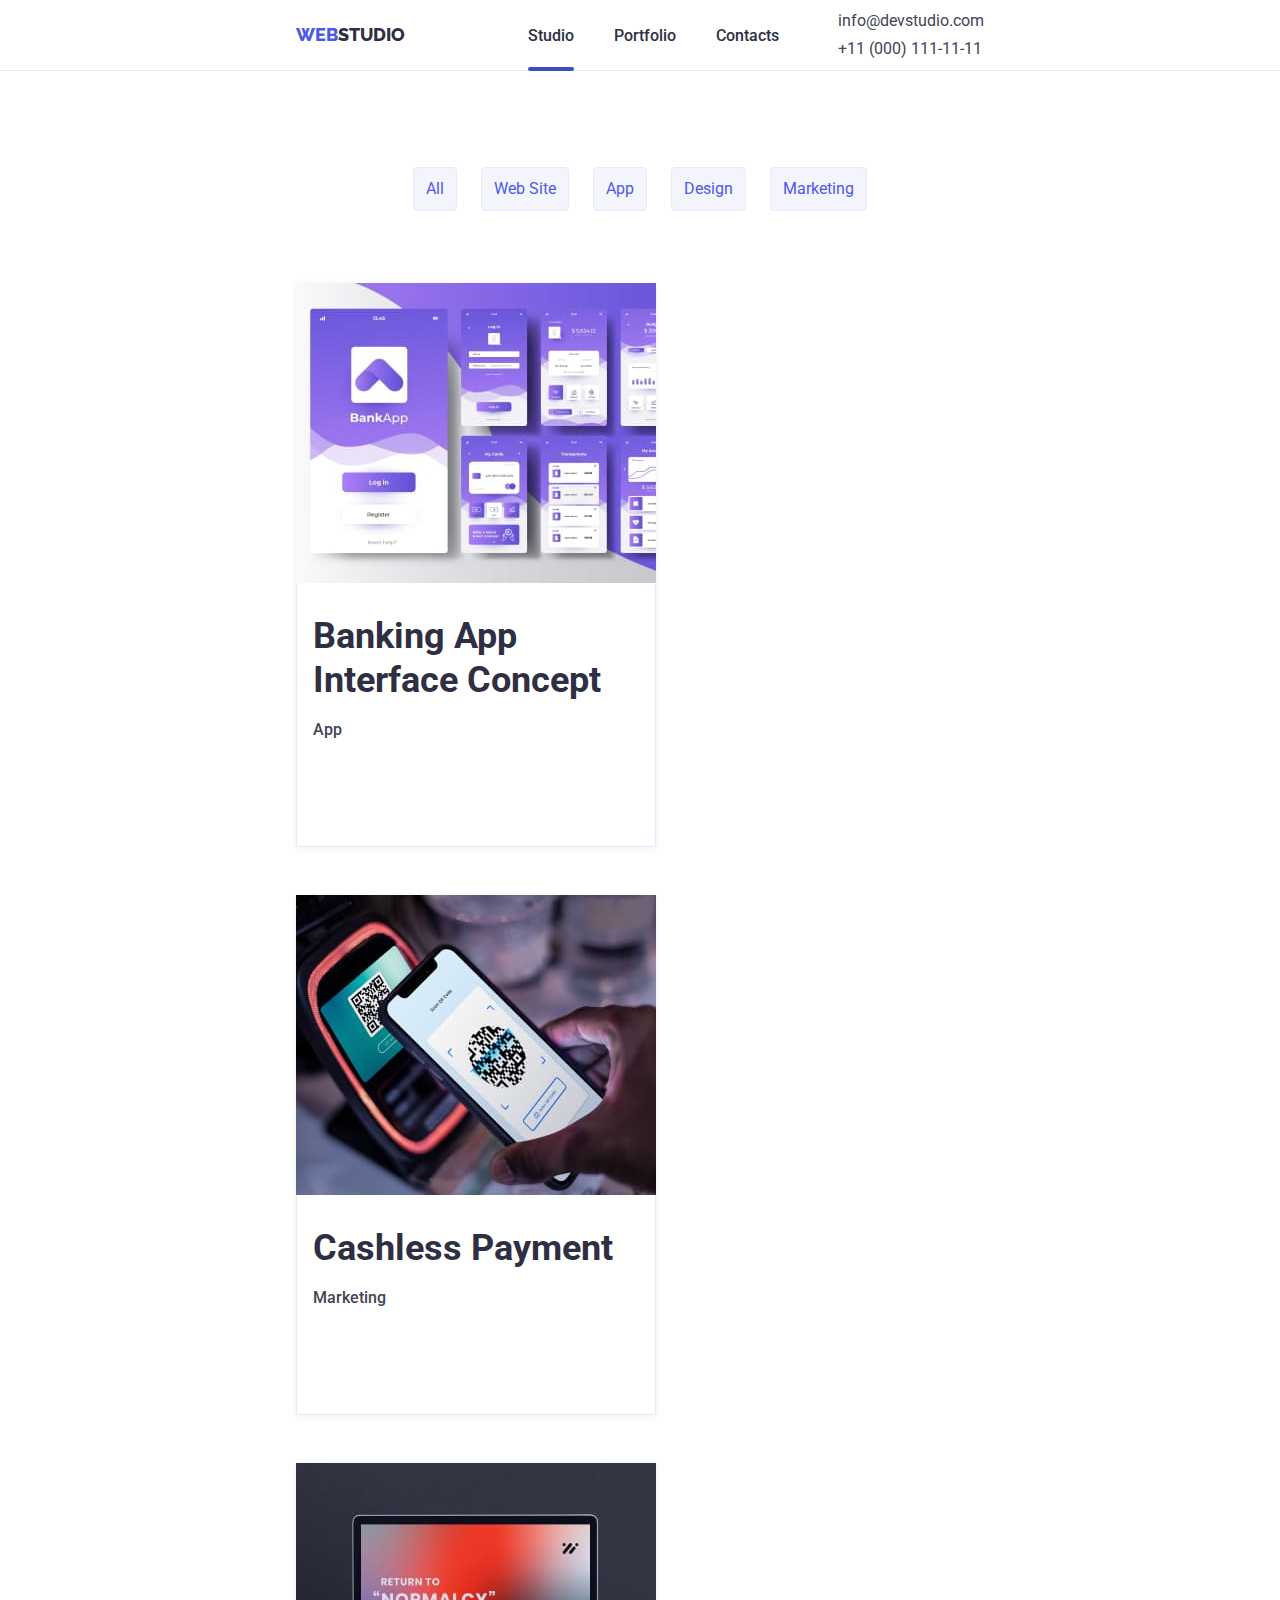
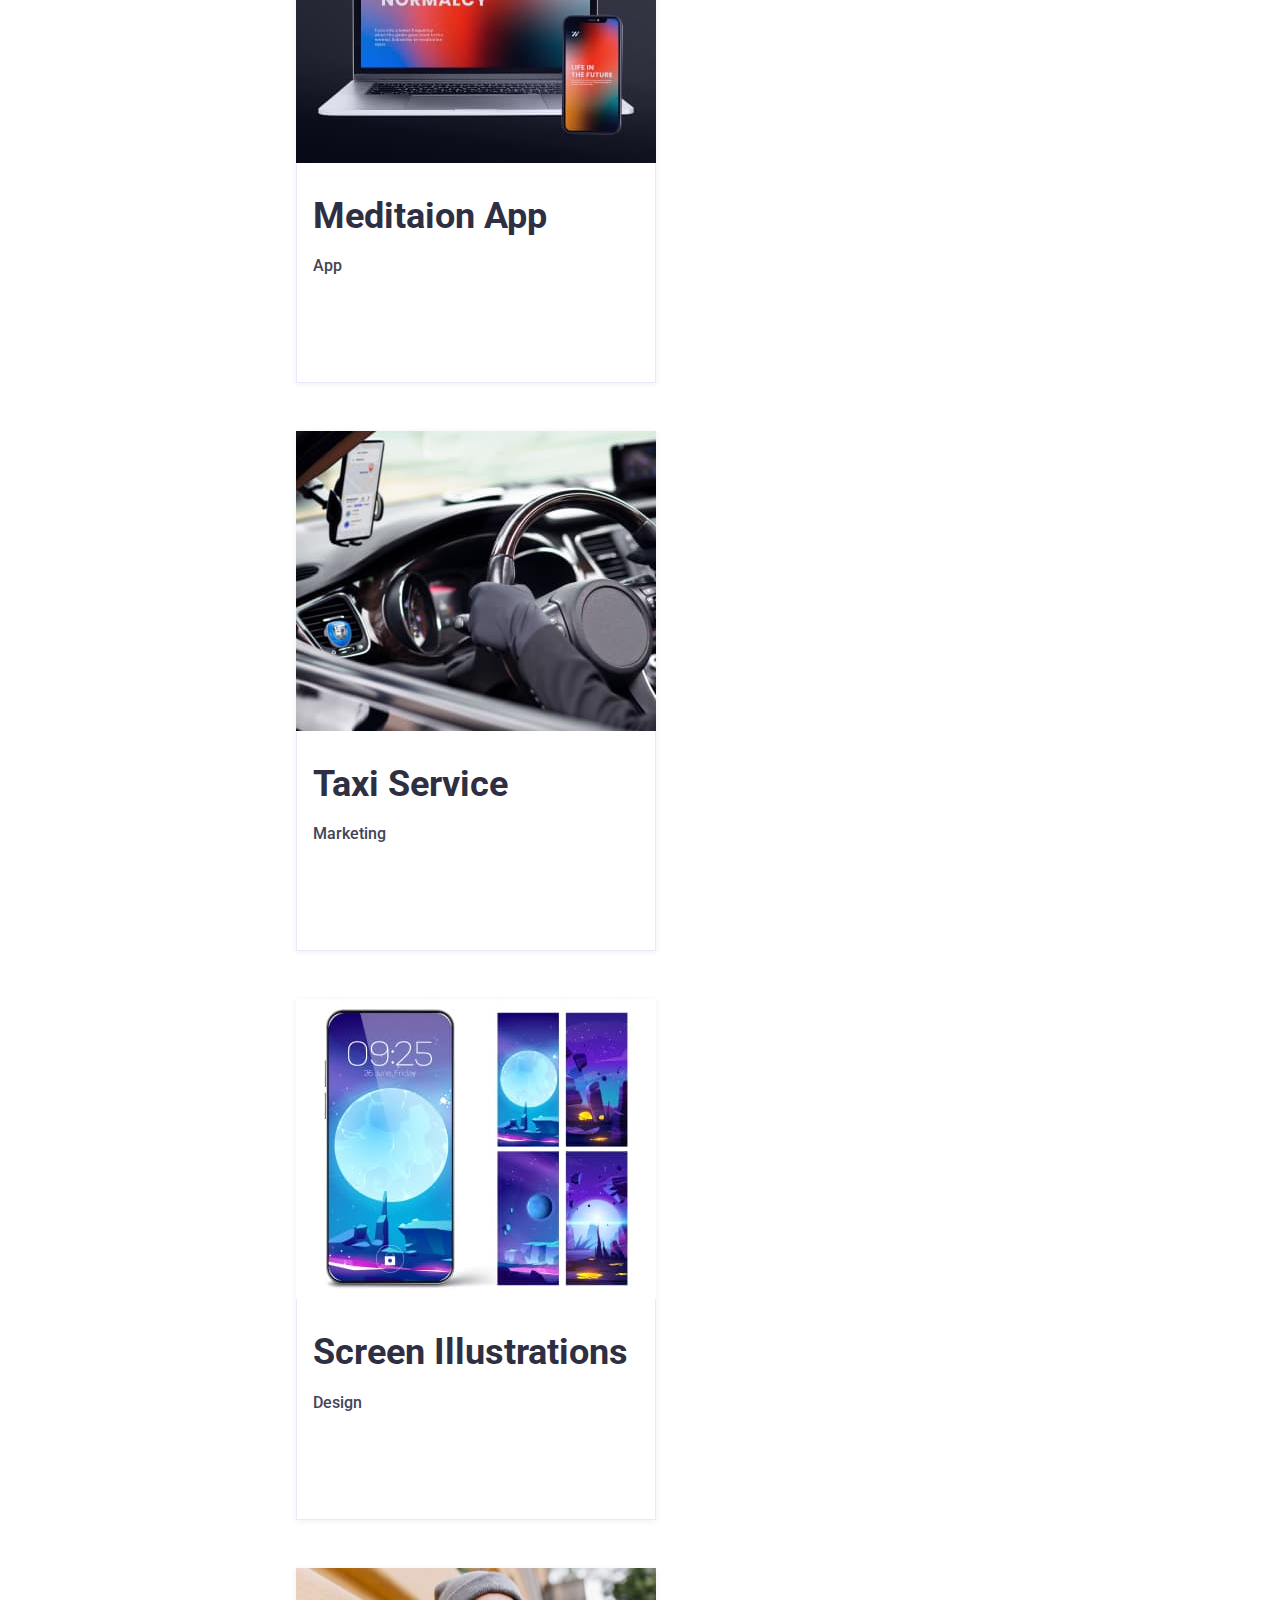
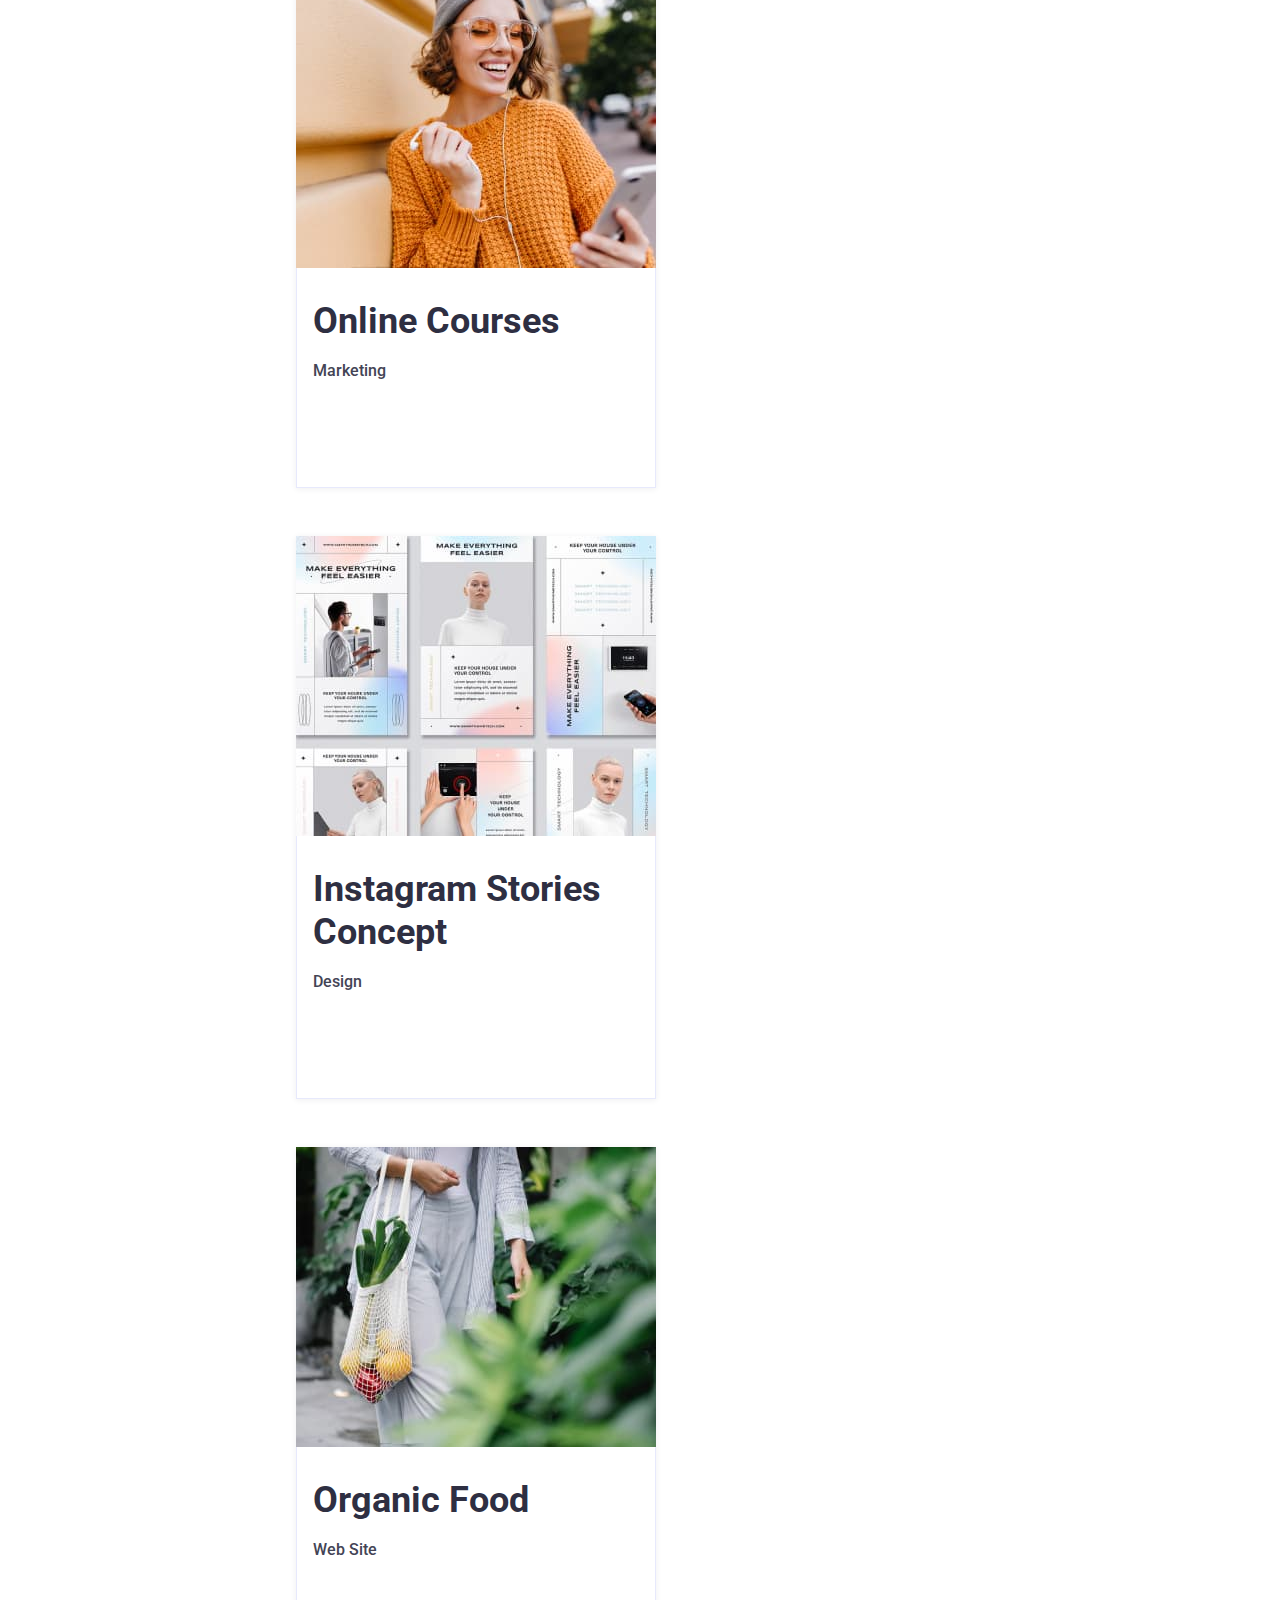
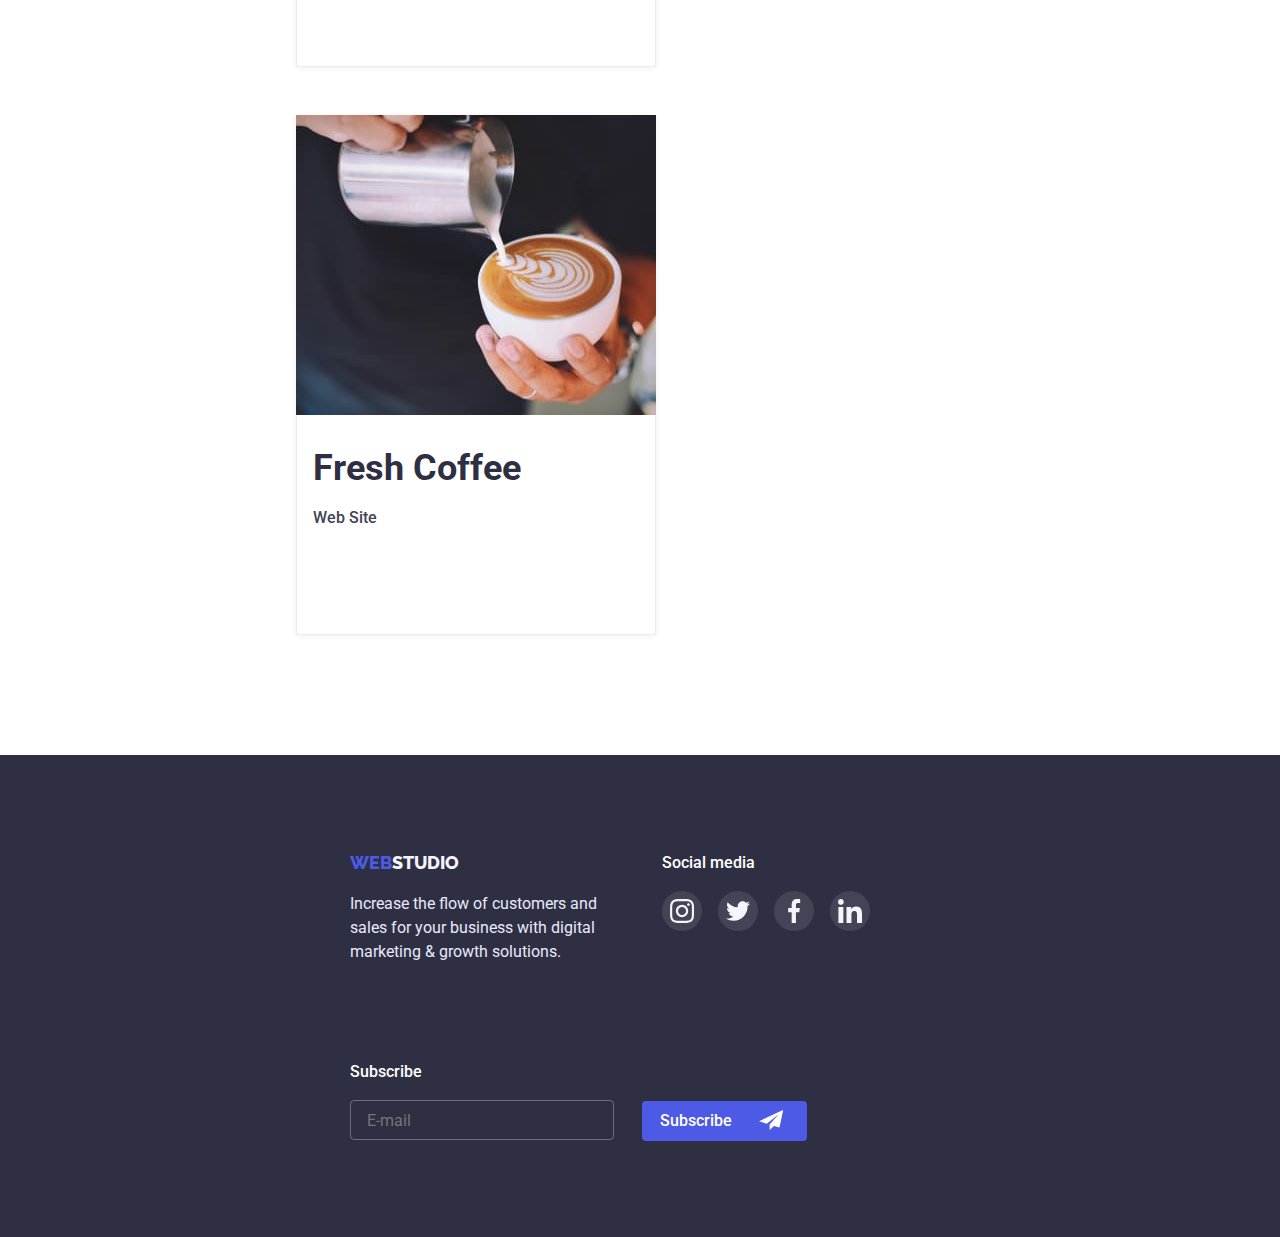
==== portfolio.html @ 53d759ec "1" ====
<!DOCTYPE html>
<html lang="en">
  <head>
    <meta charset="UTF-8" />
    <meta http-equiv="X-UA-Compatible" content="IE=edge" />
    <meta name="viewport" content="width=device-width, initial-scale=1.0" />
    <title>Portfolio</title>
    <!-- fonts -->
    <link rel="preconnect" href="https://fonts.googleapis.com" />
    <link rel="preconnect" href="https://fonts.gstatic.com" crossorigin />
    <link
      href="https://fonts.googleapis.com/css2?family=Raleway:wght@800&family=Roboto:wght@400;500;700;900&display=swap"
      rel="stylesheet"
    />
    <!--styles-->
    <link
      rel="stylesheet"
      href="https://cdn.jsdelivr.net/npm/modern-normalize@1.1.0/modern-normalize.min.css"
    />
    <link rel="stylesheet" href="./css/styles.css" />
  </head>
  <body>
    <header class="header">
      <div class="conteiner page-header-conteiner">
        <nav class="header-navigation">
          <a class="logo link" href="./index.html"
            ><span class="logo-Web">Web</span>Studio</a
          >
          <ul class="header-list list nav-conteiner">
            <li class="header-item link-studio">
              <a class="header-link link" href="./index.html">Studio</a>
            </li>
            <li class="header-item">
              <a class="header-link link" href="./portfolio.html">Portfolio</a>
            </li>
            <li class="header-item">
              <a class="header-link link" href="#">Contacts</a>
            </li>
          </ul>
        </nav>
        <address class="address">
          <ul class="address-list list">
            <li class="address-item">
              <a class="link address-link" href="mailto:info@devstudio.com"
                >info@devstudio.com</a
              >
            </li>
            <li class="address-item">
              <a class="link address-link" href="tel:+110001111111"
                >+11 (000) 111-11-11</a
              >
            </li>
          </ul>
        </address>
        <button class="menu-open-buttton" type="button" data-menu-open>
          0
        </button>
      </div>
      <div class="mobile-menu is-hidden" data-menu>
        <div class="conteiner mobile-menu-conteiner">
          <div>
            <button class="mobile-menu-close-btn" data-menu-close>
              <svg class="mobile-close-btn-icon">
                <use href="./images/sprite.svg#icon-cross"></use>
              </svg>
            </button>
            <nav>
              <ul class="mob-menu-list list">
                <li class="mob-menu-item select">
                  <a class="mob-menu-link link" href="./index.html">Studio</a>
                </li>
                <li class="mob-menu-item">
                  <a class="mob-menu-link link" href="./portfolio.html"
                    >Portfolio</a
                  >
                </li>
                <li class="mob-menu-item">
                  <a class="mob-menu-link link" href="#">Contacts</a>
                </li>
              </ul>
            </nav>
          </div>
          <div>
            <ul class="mob-menu-address-list list">
              <li class="mob-menu-tel-item">
                <a
                  class="mob-menu-tel-address-link link"
                  href="tel:+110001111111"
                  >+11 (000) 111-11-11</a
                >
              </li>
              <li class="mob-menu-mail-item">
                <a
                  class="mob-menu-mail-link link"
                  href="mailto:info@devstudio.com"
                  >info@devstudio.com</a
                >
              </li>
            </ul>
          </div>
        </div>
      </div>
    </header>
    <main>
      <section class="portfolio">
        <div class="conteiner">
          <h1 class="visually-hidden">filter</h1>

          <ul class="button-portfolio-list list">
            <li class="button-portfolio-item">
              <button type="button">All</button>
            </li>
            <li class="button-portfolio-item">
              <button type="button">Web Site</button>
            </li>
            <li class="button-portfolio-item">
              <button type="button">App</button>
            </li>
            <li class="button-portfolio-item">
              <button type="button">Design</button>
            </li>
            <li class="button-portfolio-item">
              <button type="button">Marketing</button>
            </li>
          </ul>

          <h2 class="visually-hidden">portfolio elements</h2>
          <ul class="flex-conteiner list">
            <li class="flex-element">
              <a class="portfolio-list-link-wrapper link" href="#"
                ><div class="portfolio-list-img-wrapper">
                  <img
                    src="./images/img-1-BankingAppInterfaceConcept.jpg"
                    alt="Banking App Interface Concept"
                    width="360"
                    height="300"
                  />
                  <p class="overley">
                    14 Stylish and User-Friendly App Design Concepts · Task
                    Manager App · Calorie Tracker App · Exotic Fruit Ecommerce
                    App · Cloud Storage App
                  </p>
                </div>
                <div class="flex-element-text">
                  <h3 class="text-features-title link">
                    Banking App Interface Concept
                  </h3>
                  <p class="text-features-p">App</p>
                </div></a
              >
            </li>
            <li class="flex-element">
              <a class="portfolio-list-link-wrapper link" href="#"
                ><div class="portfolio-list-img-wrapper">
                  <img
                    src="./images/img-2-CashlessPayment.jpg"
                    alt="Cashless Payment"
                    width="360"
                    height="300"
                  />

                  <p class="overley">
                    14 Stylish and User-Friendly App Design Concepts · Task
                    Manager App · Calorie Tracker App · Exotic Fruit Ecommerce
                    App · Cloud Storage App
                  </p>
                </div>
                <div class="flex-element-text">
                  <h3 class="text-features-title">Cashless Payment</h3>
                  <p class="text-features-p">Marketing</p>
                </div></a
              >
            </li>
            <li class="flex-element">
              <a class="portfolio-list-link-wrapper link" href="#">
                <div class="portfolio-list-img-wrapper">
                  <img
                    src="./images/img-3-MeditaionApp.jpg"
                    alt="Meditaion App"
                    width="360"
                    height="300"
                  />

                  <p class="overley">
                    14 Stylish and User-Friendly App Design Concepts · Task
                    Manager App · Calorie Tracker App · Exotic Fruit Ecommerce
                    App · Cloud Storage App
                  </p>
                </div>

                <div class="flex-element-text">
                  <h3 class="text-features-title">Meditaion App</h3>
                  <p class="text-features-p">App</p>
                </div></a
              >
            </li>
            <li class="flex-element">
              <a class="portfolio-list-link-wrapper link" href="#">
                <div class="portfolio-list-img-wrapper">
                  <img
                    src="./images/img-4-TaxiService.jpg"
                    alt="Taxi Service"
                    width="360"
                    height="300"
                  />
                  <p class="overley">
                    14 Stylish and User-Friendly App Design Concepts · Task
                    Manager App · Calorie Tracker App · Exotic Fruit Ecommerce
                    App · Cloud Storage App
                  </p>
                </div>
                <div class="flex-element-text">
                  <h3 class="text-features-title">Taxi Service</h3>
                  <p class="text-features-p">Marketing</p>
                </div></a
              >
            </li>
            <li class="flex-element">
              <a class="portfolio-list-link-wrapper link" href="#">
                <div class="portfolio-list-img-wrapper">
                  <img
                    src="./images/img-5-ScreenIllustrations.jpg"
                    alt="Screen Illustrations"
                    width="360"
                    height="300"
                  />
                  <p class="overley">
                    14 Stylish and User-Friendly App Design Concepts · Task
                    Manager App · Calorie Tracker App · Exotic Fruit Ecommerce
                    App · Cloud Storage App
                  </p>
                </div>
                <div class="flex-element-text">
                  <h3 class="text-features-title">Screen Illustrations</h3>
                  <p class="text-features-p">Design</p>
                </div></a
              >
            </li>
            <li class="flex-element">
              <a class="portfolio-list-link-wrapper link" href="#">
                <div class="portfolio-list-img-wrapper">
                  <img
                    src="./images/img-6-OnlineCourses.jpg"
                    alt="Online Courses"
                    width="360"
                    height="300"
                  />
                  <p class="overley">
                    14 Stylish and User-Friendly App Design Concepts · Task
                    Manager App · Calorie Tracker App · Exotic Fruit Ecommerce
                    App · Cloud Storage App
                  </p>
                </div>
                <div class="flex-element-text">
                  <h3 class="text-features-title">Online Courses</h3>
                  <p class="text-features-p">Marketing</p>
                </div></a
              >
            </li>
            <li class="flex-element">
              <a class="portfolio-list-link-wrapper link" href="#">
                <div class="portfolio-list-img-wrapper">
                  <img
                    src="./images/img-7-InstagramStoriesConcept.jpg"
                    alt="Instagram Stories Concept"
                    width="360"
                    height="300"
                  />
                  <p class="overley">
                    14 Stylish and User-Friendly App Design Concepts · Task
                    Manager App · Calorie Tracker App · Exotic Fruit Ecommerce
                    App · Cloud Storage App
                  </p>
                </div>
                <div class="flex-element-text">
                  <h3 class="text-features-title">Instagram Stories Concept</h3>
                  <p class="text-features-p">Design</p>
                </div></a
              >
            </li>
            <li class="flex-element">
              <a class="portfolio-list-link-wrapper link" href="#">
                <div class="portfolio-list-img-wrapper">
                  <img
                    src="./images/img-8-OrganicFood.jpg"
                    alt="Organic Food"
                    width="360"
                    height="300"
                  />
                  <p class="overley">
                    14 Stylish and User-Friendly App Design Concepts · Task
                    Manager App · Calorie Tracker App · Exotic Fruit Ecommerce
                    App · Cloud Storage App
                  </p>
                </div>
                <div class="flex-element-text">
                  <h3 class="text-features-title">Organic Food</h3>
                  <p class="text-features-p">Web Site</p>
                </div></a
              >
            </li>
            <li class="flex-element">
              <a class="portfolio-list-link-wrapper link" href="#">
                <div class="portfolio-list-img-wrapper">
                  <img
                    src="./images/img-9-FreshCoffee.jpg"
                    alt="Fresh Coffee"
                    width="360"
                    height="300"
                  />
                  <p class="overley">
                    14 Stylish and User-Friendly App Design Concepts · Task
                    Manager App · Calorie Tracker App · Exotic Fruit Ecommerce
                    App · Cloud Storage App
                  </p>
                </div>
                <div class="flex-element-text">
                  <h3 class="text-features-title">Fresh Coffee</h3>
                  <p class="text-features-p">Web Site</p>
                </div></a
              >
            </li>
          </ul>
        </div>
      </section>
    </main>
    <footer class="footer">
      <div class="conteiner footer-div">
        <div>
          <div class="logo-web-footer">
            <a class="logo" href="./index.html"
              ><span class="logo-Web">Web</span
              ><span class="logo-footer-studio">Studio</span>
            </a>
          </div>

          <p class="footer-text">
            Increase the flow of customers and sales for your business with
            digital marketing & growth solutions.
          </p>
        </div>

        <div class="footer-text-social">
          <h3 class="text-footer-social">Social media</h3>
          <ul class="footer-social-list list">
            <li class="footer-social-link">
              <a class="footer-social-list-link" href="">
                <svg class="our-team-footer-icon-grean">
                  <use href="./images/sprite.svg#icon-instagram"></use>
                </svg>
              </a>
            </li>
            <li class="footer-social-link">
              <a class="footer-social-list-link" href="">
                <svg class="our-team-footer-icon-grean">
                  <use href="./images/sprite.svg#icon-twitter"></use>
                </svg>
              </a>
            </li>
            <li class="footer-social-link">
              <a class="footer-social-list-link" href="">
                <svg class="our-team-footer-icon-grean">
                  <use href="./images/sprite.svg#icon-facebook"></use>
                </svg>
              </a>
            </li>
            <li class="footer-social-link">
              <a class="footer-social-list-link" href="">
                <svg class="our-team-footer-icon-grean">
                  <use href="./images/sprite.svg#icon-linkedin"></use>
                </svg>
              </a>
            </li>
          </ul>
        </div>
        <div>
          <form class="footer-form">
            <p class="footer-form-title">Subscribe</p>
            <label class="footer-form-field">
              <input
                type="email"
                name="user-email"
                class="footer-form-imput"
                pattern="[a-z0-9._%+-]+@[a-z0-9.-]+\.[a-z]{2,4}$"
                placeholder="E-mail"
              />
            </label>
            <span class="footer-form-input-wraper">
              <button type="submit" class="footer-form-submit">
                Subscribe
              </button>
              <svg class="footer-form-input-icon">
                <use href="./images/sprite.svg#icon-icon-send"></use>
              </svg>
            </span>
          </form>
        </div>
      </div>
    </footer>
    <script src="./js/modal.js"></script>
    <script src="./js/mobile-menu.js"></script>
  </body>
</html>
---- css/styles.css ----
:root {
  --color-primary: #2e2f42;
  --link-secondary: #434455;
  --link-hover: #404bbf;
  --background-calar-hero: #2e2f42;
  --color-text-hero: #ffffff;
  --color-text-footer: #e7e9fc;
  --background-color-btn-hero: #4d5ae5;
  --background-color-btn-hero-hover: #404bbf;
  --color-text-features-p: #434455;
  --background-color-primary: #ffffff;
  --background-color-our-team: #f4f4fd;
  --accent-active-color: #404bbf;
  --hover-effect: 250ms cubic-bezier(0.4, 0, 0.2, 1);
  --backround-gradient: linear-gradient(
    rgba(46, 47, 66, 0.7),
    rgba(46, 47, 66, 0.7)
  );
}

body {
  color: var(--color-primary);
  background-color: var(--background-color-primary);
  font-family: "Roboto", sans-serif;
  font-size: 16px;
  font-weight: 400;
  line-height: 1.5;
}
.visually-hidden {
  clip: rect(0 0 0 0);
  clip-path: inset(50%);
  height: 1px;
  overflow: hidden;
  position: absolute;
  white-space: nowrap;
  width: 1px;
}

h1,
h2,
h3,
h4,
p {
  margin-top: 0;
  margin-bottom: 0;
}
ul,
ol {
  margin-top: 0;
  margin-bottom: 0;
  padding-left: 0;
}

img {
  display: block;
}
button {
  cursor: pointer;
}
.conteiner {
  margin-left: auto;
  margin-right: auto;
  padding-left: 16px;
  padding-right: 16px;
}
@media screen and (min-width: 481px) {
  .conteiner {
    width: 428px;
    margin-left: auto;
    margin-right: auto;
  }
}

.list {
  list-style: none;
}

.link {
  text-decoration: none;
}
/* ================header============= */
.header {
  padding-top: 24px;
  padding-bottom: 24px;
  border-color: #e7e9fc;
  border-style: solid;
  border-width: 0 0 1px 0;
}
.page-header-conteiner {
  display: flex;
  align-items: center;
  padding-top: 0px;
  padding-bottom: 0px;
}
.logo {
  text-decoration: none;
  font-size: 18px;
  font-weight: 800;
  line-height: 1.3;
  font-family: "Raleway", sans-serif;
  color: #2e2f42;
  text-transform: uppercase;

  margin-left: 0px;
}
.logo-Web {
  color: #4d5ae5;
}
.nav-conteiner {
  display: none;
}
.address {
  display: none;
}

/* .header-navigation {
  display: flex;
  align-items: center;
}
.header-list {
  display: flex;
  align-items: center;
}
.header-link {
  display: flex;
  align-items: center;
  color: var(--color-primary);
  padding-top: 24px;
  padding-bottom: 24px;
  font-weight: 500;
  line-height: 1.5;
  font-style: normal;
  transition: color var(--hover-effect);
}
.header-item {
  position: relative;
}

.link-studio::after {
  position: absolute;
  top: 100%;
  left: 0;
  transform: translate(0, -3px);
  display: block;
  content: "";
  width: 100%;
  height: 4px;
  border-radius: 2px;
  background-color: #404bbf;
}
/* .underline::after {
  content: "";
  background-color: var(--action-color);
} */

/* .header-link:hover,
.header-link:focus {
  color: var(--link-hover);
}

.address {
  font-style: normal;
  margin-left: auto;
}
.address-list {
  display: flex;
  align-items: center;
}

.header-item:not(:last-child) {
  margin-right: 40px;
}
.address-link {
  color: var(--link-secondary);
  font-weight: inherit;
  transition: color var(--hover-effect);
}

.address-link:hover,
.address-link:focus {
  color: var(--link-hover);
}
.address-item:not(:last-child) {
  margin-right: 40px;
} */
/* ======================mobile-menu============ */
.mobile-menu {
  position: fixed;
  width: 100%;
  height: 100%;
  top: 0;
  left: 0;
  z-index: 500;
  background-color: #fff;
}
.mobile-menu-conteiner {
  position: relative;
  padding-top: 80px;
  padding-left: 40px;
  padding-bottom: 40px;
  padding-right: 40px;
}
.mobile-menu-close-btn {
  position: absolute;
  top: 40px;
  right: 40px;
  background-color: #e7e9fc;
  height: 24px;
  width: 24px;
  border-radius: 12px;
  border: none;
  padding: 0;
}
.mobile-close-btn-icon {
  height: 8px;
  width: 8px;
}
.mobile-menu.is-hidden {
  opacity: 0;
  visibility: hidden;
  pointer-events: none;
}
.menu-open-buttton {
  display: block;
  margin-left: auto;
}

.mob-menu-item:not(:last-child) {
  padding-bottom: 40px;
}
.mob-menu-link {
  /* display: flex;
  align-items: center; */
  color: var(--color-primary);
  font-size: 36px;
  font-weight: 700;
  line-height: 1.1;
  font-style: normal;
}
.mob-menu-item.select .mob-menu-link {
  color: #404bbf;
}
.mob-menu-tel-item {
  font-size: 36px;
  font-weight: 600;
  line-height: 1.1;
  color: #4d5ae5;
  margin-bottom: 40px;
  margin-top: 20px;
}
.mob-menu-mail-item {
  font-size: 20px;
  font-weight: 600;
  line-height: 1.2;
}
.mob-menu-mail-link {
  color: #434455;
}

.mobile-menu > .conteiner {
  height: 100%;
  display: flex;
  flex-direction: column;
  justify-content: space-between;
  overflow-y: auto;
}
/* ===============mobile-menu-footer============ */
.mobile-menu-footer-list {
  display: flex;
  align-items: center;
  gap: 56px;

  padding-top: 48px;
  padding-bottom: 40px;
}

.mobile-menu-footer-list-link {
  display: flex;
  justify-content: center;
  align-items: center;
  width: 40px;
  height: 40px;
  border-radius: 50%;
  background-color: #4d5ae5;
  transition: background-color var(--hover-effect);
}
.our-team-footer-list-link:hover,
.our-team-footer-list-link:focus {
  background-color: #404bbf;
}
.mobile-menu-footer-icon {
  width: 24px;
  height: 24px;
  fill: #f4f4fd;
}
/* ==================== main ================== */
/* ==================== hero ==================*/

.hero {
  background-image: var(--backround-gradient),
    url(../images/bg/mobail-dark-bg.jpg);
  background-size: cover;
  max-width: 100%;
  margin-left: auto;
  margin-right: auto;
  background-color: var(--background-calar-hero);
  padding-top: 112px;
  padding-bottom: 112px;
  text-align: center;
}
@media screen and (min-device-pixel-ratio: 2),
  screen and (min-resolution: 192dpi),
  screen and (min-resolution: 2dppx) {
  .hero {
    background-image: var(--backround-gradient),
      url("../images/bg/mobail-dark-bg@2x.jpg");
  }
}
.hero-title {
  font-weight: 700;
  font-size: 36px;
  line-height: 1.1;
  color: var(--color-text-hero);
  text-align: center;
  padding-bottom: 72px;
  max-width: 325px;
  margin-left: auto;
  margin-right: auto;
}

.button-hero {
  background-color: var(--background-color-btn-hero);
  color: var(--color-text-hero);
  line-height: 1.5;
  border: none;
  cursor: pointer;
  border-radius: 4px;
  font-weight: 500;
  font-size: 16px;
  line-height: 1.5;
  letter-spacing: 4%;

  min-width: 169px;
  min-height: 56px;
  padding-top: 16px;
  padding-bottom: 16px;
  /* margin-left: auto;
  margin-right: auto; */
  transition: background-color var(--hover-effect);
}

.button-hero:hover,
.button-hero:focus {
  background-color: var(--background-color-btn-hero-hover);
}
/* ======================features conteiner ================*/
.features-item-icon {
  display: none;
}

.features {
  padding-top: 96px;
  padding-bottom: 96px;
}
/* .features-list {
  display: flex;
  flex-wrap: wrap;
  gap: 24px;
} */
.features-item {
  flex-basis: 100%;
}
/* .features-item-icon {
  width: 264px;
  height: 112px;
  background-color: #f4f4fd;
  border-radius: 4px;
  display: flex;
  align-items: center;
  justify-content: center;
  margin-bottom: 8px;
}
.features-icon {
  height: 64px;
  width: 64px;
} */
.text-features-title {
  font-weight: 700;
  font-size: 36px;
  line-height: 1.2;
  color: var(--color-primary);
  margin-bottom: 8px;
  text-align: center;
}
.text-features-p {
  color: var(--color-text-features-p);
  width: 100%;
  margin-bottom: 72px;
  font-weight: 500;
}

/* ======================text-what-are ================*/
.what-are {
  display: none;
}
/* .text-what-are,
.text-our-team {
  font-weight: 700;
  font-size: 36px;
  line-height: 1.1;
  margin-bottom: 72px;
  text-align: center;
}
.what-are-list {
  display: flex;
  flex-wrap: wrap;
  gap: 24px;
}
.what-are-item {
  width: 100%;
  flex-basis: calc((100% - 48px) / 3);
} */
/* ==================Our-Team============= */
.section-our-team {
  background-color: var(--background-color-our-team);
  padding: 96px 0 120px 0;
}
.text-our-team {
  text-align: center;
  padding-bottom: 72px;
  font-size: 36px;
}
.our-team-list {
  display: flex;
  flex-wrap: wrap;
  /* gap: 24px; */
}

.our-team-item {
  /* flex-basis: calc((100% - 72px) / 4); */
  border-radius: 4px;
  box-shadow: 0px 2px 1px 0px rgba(46, 47, 66, 0.08),
    0px 1px 1px 0px rgba(46, 47, 66, 0.16),
    0px 1px 6px 0px rgba(46, 47, 66, 0.08);
  margin: 0 auto;
  margin-bottom: 72px;
}

.our-team-title {
  font-weight: 500;
  font-size: 20px;
  line-height: 1.2;
  text-align: center;
  padding-top: 32px;
}

.our-team-p {
  color: var(--color-text-features-p);
  text-align: center;
  margin-top: 8px;
  padding-bottom: 8px;
}
.our-team-text {
  width: inherit;
  background-color: #fff;
}
/* ===============our-team-footer============ */
.our-team-footer-list {
  display: flex;
  align-items: center;
  gap: 24px;
  justify-content: center;
  padding-bottom: 32px;
}

.our-team-footer-list-link {
  display: flex;
  justify-content: center;
  align-items: center;
  width: 40px;
  height: 40px;
  border-radius: 50%;
  background-color: #4d5ae5;
  transition: background-color var(--hover-effect);
}
.our-team-footer-list-link:hover,
.our-team-footer-list-link:focus {
  background-color: #404bbf;
}
.our-team-footer-icon {
  width: 16px;
  height: 16px;
  fill: #f4f4fd;
}
/* .our-team-footer-icon:focus,
.our-team-footer-icon:hover {
  background-color: #31d0aa;
} */
/* =============Customers============ */
.customers {
  padding-top: 96px;
  padding-bottom: 96px;
}
.customers-title {
  font-weight: 700;
  font-size: 36px;
  line-height: 1.11;
  text-align: center;
  margin-bottom: 72px;
}

.coustomers-list {
  display: flex;
  align-items: center;
  flex-wrap: wrap;
  gap: 16px;
}
.coustomers-items {
  flex-basis: calc((100% - 1 * 16px) / 2);
  height: 88px;
  border-style: solid;
  border-width: 1px;
  border-color: #8e8f99;
  border-radius: 4px;
  display: flex;
  justify-content: center;
  align-items: center;
  transition: border-color var(--hover-effect);
}

.coustomers-items-link {
  width: 100%;
  height: 100%;
  display: flex;
  justify-content: center;
  align-items: center;
}
.coustomers-items-icon {
  width: 104px;
  height: 56px;
  fill: #8e8f99;
  transition: fill var(--hover-effect);
}

.coustomers-items:is(:hover, :focus) .coustomers-items-icon {
  fill: var(--accent-active-color);
}
.coustomers-items:is(:hover, :focus) {
  border-color: var(--accent-active-color);
}

/* .coustomers-items-icon:is(:hover, :focus) {
  fill: #404bbf;
} */
/* .coustomers-items:is(:hover, :focus) .coustomers-items-icon {
  fill: #404bbf;
 } */

/* ====================footer========================= */
.footer {
  background-color: var(--background-calar-hero);
  padding-top: 96px;
  padding-bottom: 96px;
}
.logo-web-footer {
  /* display: flex; */
  margin-bottom: 16px;
  text-align: center;
}
.text-social {
  margin-left: 269px;
}
.logo-footer-studio {
  color: #f4f4fd;
}
.footer-text {
  color: var(--color-text-footer);
  margin-top: 16px;
  margin: 0 auto;
  width: 264px;
  margin-bottom: 72px;
}
/* .footer-div {
  display: flex;
} */
/* .footer-text-social {
  font-size: 16px;
} */
.text-footer-social {
  font-weight: 500;
  font-size: 16px;
  line-height: 1.5;
  color: #fff;
  text-align: center;
}
.footer-social-list {
  display: flex;
  gap: 16px;
  justify-content: center;
  margin-top: 16px;
}

.footer-social-list-link {
  display: flex;
  justify-content: center;
  align-items: center;
  width: 40px;
  height: 40px;
  border-radius: 50%;
  background-color: rgba(255, 255, 255, 0.1);
  transition: background-color var(--hover-effect);
}
.footer-social-list-link:hover,
.footer-social-list-link:focus {
  background-color: #31d0aa;
}
.our-team-footer-icon-grean {
  width: 24px;
  height: 24px;
  fill: #f4f4fd;
}
/* ==================modal-form-footer============== */
.footer-form {
  margin-left: 0px;
  padding-top: 72px;
}
.footer-form-title {
  color: #fff;
  font-weight: 500;
  font-size: 16px;
  line-height: 1.5;
  letter-spacing: 2%;
  margin-bottom: 16px;
  text-align: center;
}
.footer-form-field-btn {
  display: inline-block;
}
.footer-form-submit {
  background-color: var(--background-color-btn-hero);
  color: var(--color-text-hero);
  line-height: 1.5;
  border: none;
  cursor: pointer;
  border-radius: 4px;
  font-weight: 500;
  font-size: 16px;
  line-height: 1.5;
  letter-spacing: 4%;
  margin-top: 16px;
  text-align: center;
  width: 165px;
  height: 40px;
  padding-right: 64px;
  transition: background-color var(--hover-effect);
}
.footer-form-submit:hover,
.footer-form-submit:focus {
  background-color: var(--background-color-btn-hero-hover);
}
.footer-form-imput {
  width: 100%;
  height: 40px;
  border: 1px solid rgba(255, 255, 255, 0.3);
  background-color: inherit;
  border-radius: 4px;
  padding-left: 0px;
  color: #fff;
  font-size: 16px;
  line-height: 1.33;
  padding-left: 16px;
  font-weight: 400;
  transition: border-color var(--hover-effect);
}
.footer-form-imput:focus {
  outline: none;
  background-color: inherit;
  color: #ffffff;
  border-color: #4d5ae5;
}
.footer-form-input-wraper {
  position: relative;
}

.footer-form-input-icon {
  position: absolute;
  top: 50%;
  right: 24px;

  transform: translateY(-50%);
  fill: #fff;
  height: 24px;
  width: 24px;
}
/* ==================modal-window============= */
.backdrop {
  position: fixed;
  z-index: 100;
  top: 0;
  left: 0;
  width: 100%;
  height: 100%;
  background-color: rgba(46, 47, 66, 0.4);

  transition: opacity 250ms var(--hover-effect),
    visibility 250ms var(--hover-effect);
}
.backdrop.is-hidden {
  opacity: 0;
  visibility: hidden;
  pointer-events: none;
}
.modal {
  position: absolute;
  padding: 72px 24px 24px 24px;

  top: 50%;
  left: 50%;
  transform: translate(-50%, -50%);
  width: 408px;
  height: 584px;
  background-color: #fff;
  border-radius: 4px;
  box-shadow: 0px 2px 1px rgba(0, 0, 0, 0.2), 0px 1px 3px rgba(0, 0, 0, 0.12),
    0px 1px 1px rgba(0, 0, 0, 0.14);
}
.modal-close-btn {
  position: absolute;
  top: 24px;
  right: 24px;
  display: flex;
  justify-content: center;
  align-items: center;
  width: 24px;
  height: 24px;
  border-radius: 50%;
  background-color: #e7e9fc;
  border: 1px solid rgba(0, 0, 0, 0.1);
  padding: 0;
  transition: background-color var(--hover-effect);
}
.modal-close-btn-icon {
  width: 8px;
  height: 8px;
  transition: fill var(--hover-effect);
}
.modal-close-btn:hover,
.modal-close-btn:focus {
  background-color: #404bbf;
}
.modal-close-btn:hover .modal-close-btn-icon,
.modal-close-btn:focus .modal-close-btn-icon {
  fill: #fff;
}
/* ==================modal-form============== */
.modal-form {
  display: flex;
  flex-direction: column;
}

.modal-form-title {
  font-weight: 500px;
  font-size: 16px;
  line-height: 1.5;
  letter-spacing: 2%;
  margin-bottom: 14px;
  color: #000000;
}
.modal-form-field {
  margin-bottom: 0px;
}
.modal-form-input-wraper {
  position: relative;
  display: block;
  margin-bottom: 8px;
}
.modal-form-input-icon {
  position: absolute;
  top: 50%;
  left: 16px;
  transform: translate(0, -50%);
  height: 18px;
  width: 18px;
  fill: #2e2f42;
}
.modal-form-input-icon:hover {
  fill: #4d5ae5;
}
.modal-form-imput {
  width: 100%;
  height: 40px;
  border: 1px solid rgba(33, 33, 33, 0.2);
  border-radius: 4px;
  padding-left: 38px;
  color: #000000;
  font-size: 16px;
  line-height: 1.33;
  margin-bottom: 0px;
  font-weight: 400;

  transition: border-color var(--hover-effect), fill var(--hover-effect);
}
.modal-form-imput:focus {
  outline: none;
  border-color: #4d5ae5;
}

.modal-form-imput:focus + .modal-form-input-icon {
  fill: #4d5ae5;
}

.modal-form-input-desc {
  display: block;
  font-size: 12px;
  line-height: 1.33;
  margin-bottom: 4px;
  font-weight: 400;
  color: #8e8f99;
}
.modal-form-message {
  resize: none;
  width: 100%;
  height: 120px;
  padding: 8px 16px 8px 16px;
  border-radius: 4px;
  border: 1px solid rgba(33, 33, 33, 0.2);
  transition: border-color var(--hover-effect);
}
.modal-form-message:focus {
  outline: none;
  border-color: #4d5ae5;
}
.modal-form-check-desc {
  display: flex;
  align-items: center;
  font-size: 12px;
  font-weight: 400;
  line-height: 1.33;
  letter-spacing: 4%;
  color: #757575;
  margin-top: 8px;
  margin-bottom: 24px;
}

.modal-form-check-desc::before {
  display: block;
  border: 1.25px solid #2e2f42;
  border-radius: 2px;
  width: 16px;
  height: 16px;
  content: "";
  cursor: pointer;
  margin-right: 8px;
  transition: background-color var(--hover-effect), border var(--hover-effect),
    background-image var(--hover-effect);
}
.modal-form-check:checked + .modal-form-check-desc::before {
  background-color: #404bbf;
  border: none;
  outline: none;
  background-image: url(../images/Vector.svg);
  background-position: center;
  background-repeat: no-repeat;
}
.modal-form-check:focus + .modal-form-check-desc::before {
  outline: none;
  border: 2px solid #404bbf;
}
.modal-form-submit {
  background-color: var(--background-color-btn-hero);
  color: var(--color-text-hero);
  line-height: 1.5;
  border: none;
  cursor: pointer;
  border-radius: 4px;
  font-weight: 500;
  font-size: 16px;
  line-height: 1.5;
  letter-spacing: 4%;
  margin: auto;
  width: 169px;
  padding: 16px 32px;
  transition: background-color var(--hover-effect);
}
/*===================portfolio=========================*/
/*====================Кнопки=================*/

.portfolio {
  padding-top: 96px;
  padding-bottom: 120px;
}

.portfolio button {
  background-color: #f4f4fd;
  color: #4d5ae5;
  border-color: #e7e9fc;
  border-style: solid;
  border-width: 1px;
  border-radius: 4px;
  cursor: pointer;
  padding-top: 12px;
  padding-bottom: 12px;
  padding-left: 12px;
  padding-right: 12px;
  transition: color var(--hover-effect), background-color var(--hover-effect),
    box-shadow var(--hover-effect), border-color var(--hover-effect);
}
.portfolio button:hover,
.portfolio button:focus {
  background-color: #404bbf;
  color: #ffffff;
  box-shadow: 0px 2px 2px 0px rgba(0, 0, 0, 0.5);
  border-color: #404bbf;
}
.button-portfolio-list {
  display: flex;
  align-items: center;
  justify-content: center;
}
.button-portfolio-item:not(:last-child) {
  margin-right: 24px;
}

/* ======================portfolio elements=============== */

.flex-conteiner {
  display: flex;
  flex-wrap: wrap;
  row-gap: 48px;
  column-gap: 24px;
  margin-top: 72px;
}
.flex-element {
  flex-basis: calc((100% - 48px) / 3);
  box-shadow: 0px 1px 6px rgba(46, 47, 66, 0.08);
  transition: box-shadow var(--hover-effect);
}
.flex-element:hover,
.flex-element:focus {
  box-shadow: 0px 2px 1px rgba(46, 47, 66, 0.08),
    0px 2px 1px rgba(46, 47, 66, 0.16), 0px 1px 6px rgba(46, 47, 66, 0.08);
}

.portfolio-list-link-wrapper {
  display: block;
}
.portfolio-list-img-wrapper {
  position: relative;
  overflow: hidden;
}

.overley {
  position: absolute;
  left: 0;
  top: 0;
  width: 100%;
  height: 100%;
  overflow: auto;
  color: #f4f4fd;
  background-color: #4d5ae5;
  transform: translate(0, 100%);
  transition: transform var(--hover-effect);

  font-weight: 500;
  font-size: 20px;
  line-height: 1.2;

  padding-top: 40px;
  padding-left: 32px;
  padding-right: 32px;
}
.portfolio-list-link-wrapper:hover .overley,
.portfolio-list-link-wrapper:focus .overley {
  transform: translate(0, 0);
}

.flex-element-text {
  border-color: #e7e9fc;
  border-style: solid;
  border-width: 1px;
  border-top-width: 0;
  padding-bottom: 32px;
  padding-left: 16px;
  padding-top: 32px;
}
.text-features-title {
  padding-bottom: 8px;
}

@media screen and (min-width: 768px) {
  .conteiner {
    width: 720px;
  }
  .hero {
    background-image: var(--backround-gradient),
      url(../images/bg/tablete-dark-bg.jpg);
  }
  @media screen and (min-device-pixel-ratio: 2),
    screen and (min-resolution: 192dpi),
    screen and (min-resolution: 2dppx) {
    .hero {
      background-image: var(--backround-gradient),
        url("../images/bg/tablete-dark-bg@2x.jpg");
    }
  }
  .menu-open-buttton {
    display: none;
  }
  .header {
    padding-top: 0px;
    padding-bottom: 0px;
  }
  .header-navigation {
    display: flex;
    align-items: center;
  }
  .header-list {
    display: flex;
    align-items: center;
    padding-left: 123px;
  }
  .header-link {
    display: flex;
    align-items: center;
    color: var(--color-primary);
    padding-top: 24px;
    padding-bottom: 22px;
    font-weight: 500;
    line-height: 1.5;
    font-style: normal;
    transition: color var(--hover-effect);
  }
  .header-item {
    position: relative;
  }

  .link-studio::after {
    position: absolute;
    top: 100%;
    left: 0;
    transform: translate(0, -3px);
    display: block;
    content: "";
    width: 100%;
    height: 4px;
    border-radius: 2px;
    background-color: #404bbf;
  }
  .underline::after {
    content: "";
    background-color: var(--action-color);
  }

  .header-link:hover,
  .header-link:focus {
    color: var(--link-hover);
  }

  .address {
    font-style: normal;
    margin-left: auto;
    display: block;
    margin-left: auto;
  }
  /* .address-list {
    display: flex;
    align-items: center;
  } */

  .header-item:not(:last-child) {
    margin-right: 40px;
  }
  .address-link {
    color: var(--link-secondary);
    font-weight: inherit;
    transition: color var(--hover-effect);
    font-style: 12px;
  }
  .address-item:not(:last-child) {
    padding-bottom: 4px;
  }
  /* ==================== main ================== */
  /* ==================== hero ==================*/
  .hero {
    padding-top: 112px;
    padding-bottom: 108px;
  }
  .hero-title {
    font-size: 56px;
    padding-bottom: 40px;
    max-width: 497px;
  }
  /* ======================features conteiner ================*/
  .features-list {
    display: flex;
    flex-wrap: wrap;
    gap: 24px;
  }

  .features-item {
    flex-basis: calc((100% - 24px) / 2);
  }
  .text-features-title {
    text-align: left;
  }
  .text-features-p {
    margin-bottom: 72px;
  }
  /* ==================Our-Team============= */
  .section-our-team {
    padding: 96px 0 104px 0;
  }
  .our-team-list {
    display: flex;
    flex-wrap: wrap;
    gap: 24px;
  }
  .our-team-item {
    flex-basis: calc((100% - 48px) / 2);
  }
  /* =============Customers============ */
  .coustomers-list {
    gap: 24px;
  }
  .coustomers-items {
    flex-basis: calc((100% - 2 * 24px) / 3);
  }
  /* ====================footer========================= */
  .footer {
    background-color: var(--background-calar-hero);
    padding-top: 96px;
    padding-bottom: 96px;
    padding-left: 108px;
  }
  .logo-web-footer {
    /* display: flex; */
    text-align: left;
  }
  .footer-text {
    margin: 0 24px 0 0;
  }
  .footer-div {
    display: flex;
    flex-wrap: wrap;
    gap: 24px;
  }
  .text-footer-social {
    text-align: left;
  }
  .footer-form-title {
    text-align: left;
  }
  .footer-for {
    display: flex;
    flex-wrap: wrap;
    gap: 24px;
  }
  .footer-form-field-btn {
    display: flex;
    /* justify-content: center; */
    align-items: center;
  }
  .footer-form-submit {
    margin-top: 0;
  }
  .footer-form-imput {
    width: 264px;
    margin-right: 24px;
  }
}

@media screen and (min-width: 1440px) {
  .conteiner {
    width: 1440px;
  }
  .hero {
    background-image: var(--backround-gradient),
      url(../images/bg/desktop-dark-bg.jpg);
  }
  @media screen and (min-device-pixel-ratio: 2),
    screen and (min-resolution: 192dpi),
    screen and (min-resolution: 2dppx) {
    .hero {
      background-image: var(--backround-gradient),
        url("../images/bg/desktop-dark-bg@2x.jpg");
    }
  }
  .menu-open-buttton {
    display: none;
  }
  /* ================header============= */

  .logo {
    margin-right: 76px;
  }

  .header-list {
    display: flex;
    align-items: center;
  }
  .header-link {
    padding-bottom: 24px;
  }

  /* .underline::after {
  content: "";
  background-color: var(--action-color);
} */

  .header-link:hover,
  .header-link:focus {
    color: var(--link-hover);
  }

  .address {
    font-style: normal;
    margin-left: auto;
  }
  .address-list {
    display: flex;
    align-items: center;
  }

  .header-item:not(:last-child) {
    margin-right: 40px;
  }
  .address-link {
    color: var(--link-secondary);
    font-weight: inherit;
    transition: color var(--hover-effect);
  }

  .address-link:hover,
  .address-link:focus {
    color: var(--link-hover);
  }
  .address-item:not(:last-child) {
    margin-right: 40px;
  }
  /* ==================== main ================== */
  /* ==================== hero ==================*/

  .hero {
    max-width: 1440px;
    padding-top: 188px;
    padding-bottom: 188px;
  }

  .hero-title {
    font-size: 56px;
    line-height: 1.07;
    padding-bottom: 48px;
    max-width: 500px;
  }

  .button-hero {
    transition: background-color var(--hover-effect);
  }

  .button-hero:hover,
  .button-hero:focus {
    background-color: var(--background-color-btn-hero-hover);
  }
  /* ======================features conteiner ================*/
  .features {
    padding-top: 120px;
    padding-bottom: 120px;
  }
  .features-list {
    display: flex;
    flex-wrap: wrap;
    gap: 24px;
  }
  .features-item {
    flex-basis: calc((100% - 72px) / 4);
  }
  .features-item-icon {
    width: 264px;
    height: 112px;
    background-color: #f4f4fd;
    border-radius: 4px;
    display: flex;
    align-items: center;
    justify-content: center;
    margin-bottom: 8px;
  }
  .features-icon {
    height: 64px;
    width: 64px;
  }
  .text-features-title {
    font-weight: 500;
    font-size: 20px;
    line-height: 1.2;
    color: var(--color-primary);
    margin-bottom: 8px;
  }

  /* ======================text-what-are ================*/
  .what-are {
    display: block;
    padding-bottom: 120px;
  }
  .text-what-are,
  .text-our-team {
    font-weight: 700;
    font-size: 36px;
    line-height: 1.1;
    margin-bottom: 72px;
    text-align: center;
  }
  .what-are-list {
    display: flex;
    flex-wrap: wrap;
    gap: 24px;
  }
  .what-are-item {
    flex-basis: calc((100% - 48px) / 3);
  }
  /* ==================Our-Team============= */
  .our-team-list {
    display: flex;
    flex-wrap: wrap;
    gap: 24px;
  }

  .our-team-item {
    flex-basis: calc((100% - 72px) / 4);
    border-radius: 4px;
  }

  .our-team-title {
    font-weight: 500;
    font-size: 20px;
    line-height: 1.2;
    text-align: center;
    padding-top: 32px;
  }
  .section-our-team {
    background-color: var(--background-color-our-team);
    padding-top: 120px;
    padding-bottom: 120px;

    margin: 0 auto;
  }
  .our-team-p {
    padding-bottom: 8px;
  }
  /* ===============our-team-footer============ */
  /* =============Customers============ */
  .customers {
    padding-top: 130px;
    padding-bottom: 120px;
  }

  .coustomers-list {
    display: flex;
    align-items: center;
    gap: 24px;
  }
  .coustomers-items {
    flex-basis: calc((100% - 5 * 24px) / 6);
  }

  .coustomers-items:is(:hover, :focus) .coustomers-items-icon {
    fill: var(--accent-active-color);
  }
  .coustomers-items:is(:hover, :focus) {
    border-color: var(--accent-active-color);
  }

  /* ====================footer========================= */
  .footer {
    background-color: var(--background-calar-hero);
    padding-top: 100px;
    padding-bottom: 100px;
    padding-left: 156px;
  }
  .logo-web-footer {
    display: flex;
  }
  .text-social {
    margin-left: 0px;
  }
  .logo-footer-studio {
    color: #f4f4fd;
  }
  .footer-text {
    color: var(--color-text-footer);
    margin-top: 16px;

    width: 264px;
  }
  .footer-div {
    display: flex;
  }
  .footer-text-social {
    margin-left: 120px;
  }
  .text-footer-social {
    font-weight: 500;
    font-size: 16px;
    line-height: 1.5;
    color: #fff;
  }
  .footer-social-list {
    display: flex;
    gap: 16px;
    margin-top: 16px;
  }

  .footer-social-list-link {
    display: flex;
    justify-content: center;
    align-items: center;
    width: 40px;
    height: 40px;
    border-radius: 50%;
    background-color: rgba(255, 255, 255, 0.1);
    transition: background-color var(--hover-effect);
  }
  .footer-social-list-link:hover,
  .footer-social-list-link:focus {
    background-color: #31d0aa;
  }
  .our-team-footer-icon-grean {
    width: 24px;
    height: 24px;
    fill: #f4f4fd;
  }
  /* ==================modal-form-footer============== */
  .footer-form {
    margin-left: 80px;
    padding-top: 0;
  }
  .footer-form-title {
    color: #fff;
    font-weight: 500;
    font-size: 16px;
    line-height: 1.5;
    letter-spacing: 2%;
    margin-bottom: 16px;
  }
  .footer-form-submit {
    background-color: var(--background-color-btn-hero);
    color: var(--color-text-hero);
    line-height: 1.5;
    border: none;
    cursor: pointer;
    border-radius: 4px;
    font-weight: 500;
    font-size: 16px;
    line-height: 1.5;
    letter-spacing: 4%;
    margin-left: 15px;
    width: 165px;
    height: 40px;
    padding-right: 64px;
    transition: background-color var(--hover-effect);
  }
  .footer-form-submit:hover,
  .footer-form-submit:focus {
    background-color: var(--background-color-btn-hero-hover);
  }
  .footer-form-imput {
    width: 264px;
    height: 40px;
    border: 1px solid rgba(255, 255, 255, 0.3);
    background-color: inherit;
    border-radius: 4px;
    padding-left: 0px;
    color: #fff;
    font-size: 16px;
    line-height: 1.33;
    padding-left: 16px;
    font-weight: 400;
    transition: border-color var(--hover-effect);
  }
  .footer-form-imput:focus {
    outline: none;
    background-color: inherit;
    color: #ffffff;
    border-color: #4d5ae5;
  }
  .footer-form-input-wraper {
    position: relative;
  }
  .footer-form-input-icon {
    position: absolute;
    top: 50%;
    right: 24px;

    transform: translateY(-50%);
    fill: #fff;
    height: 24px;
    width: 24px;
  }
}
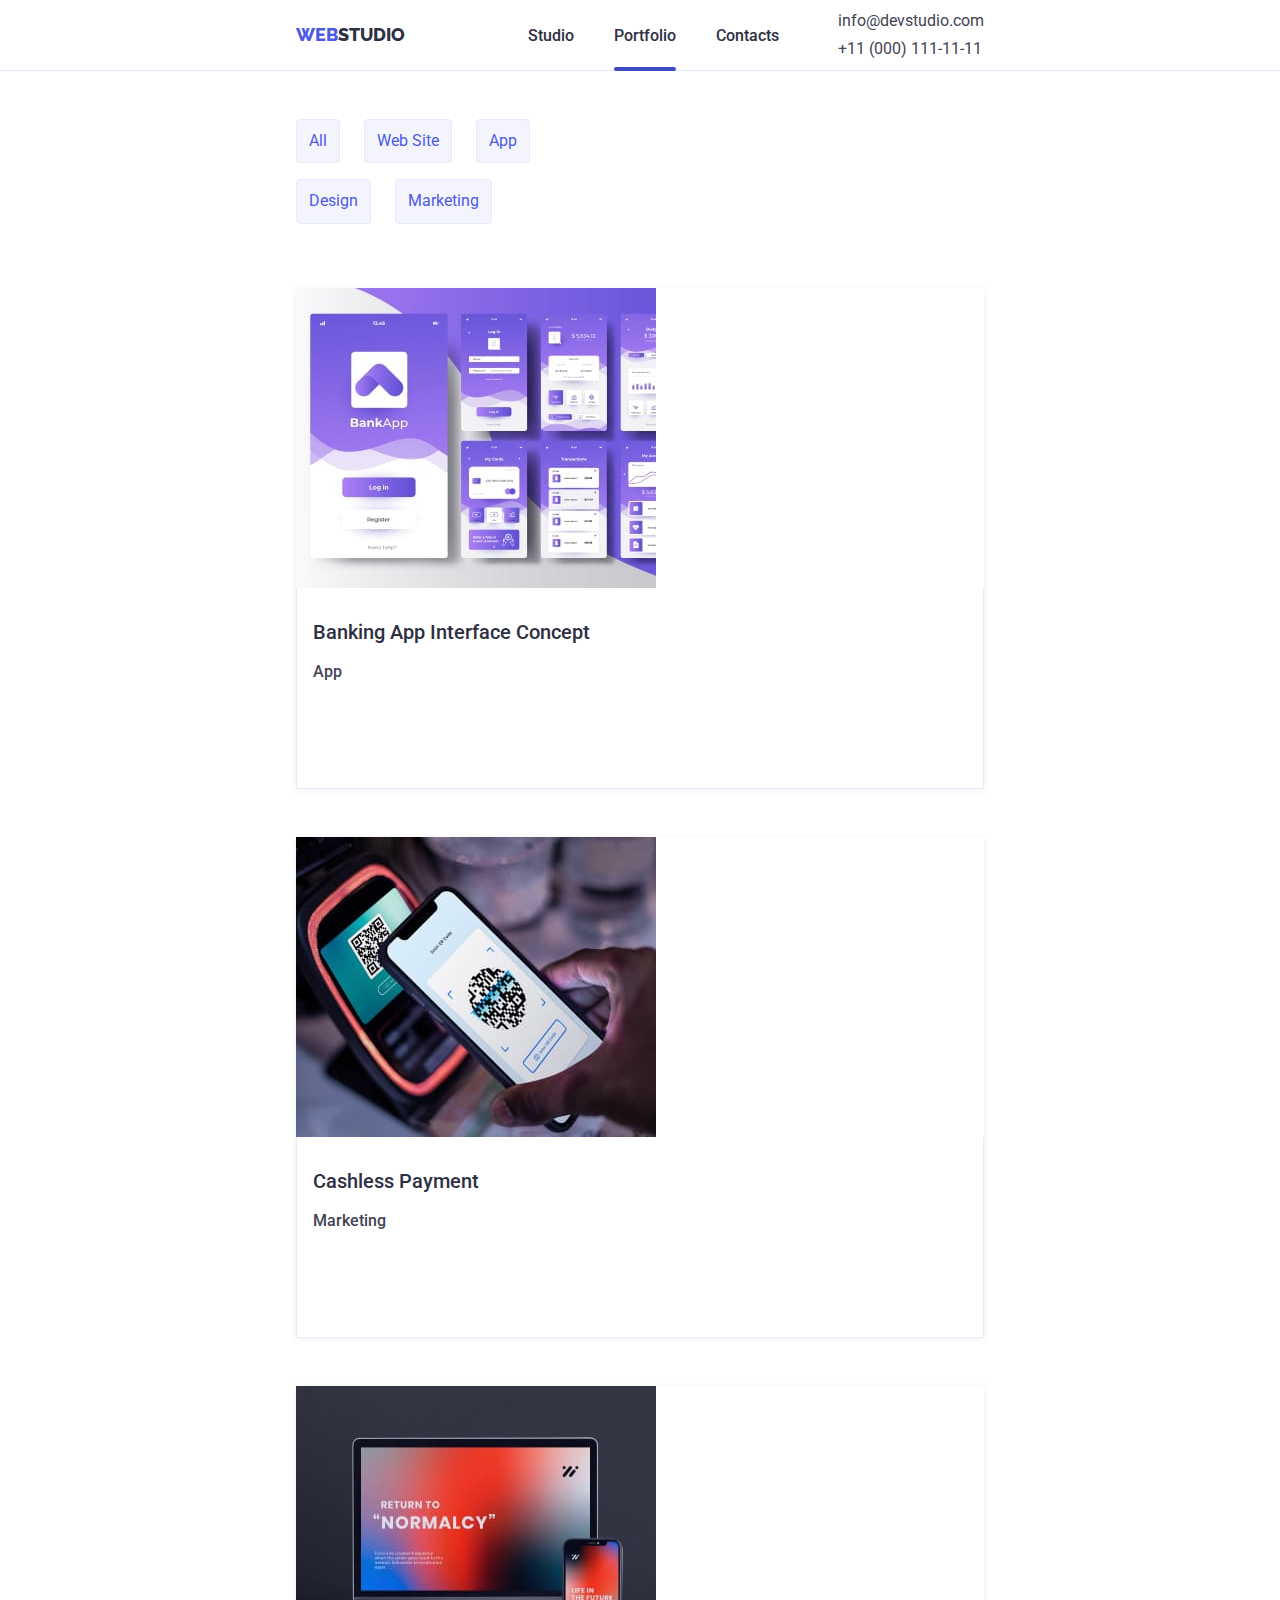
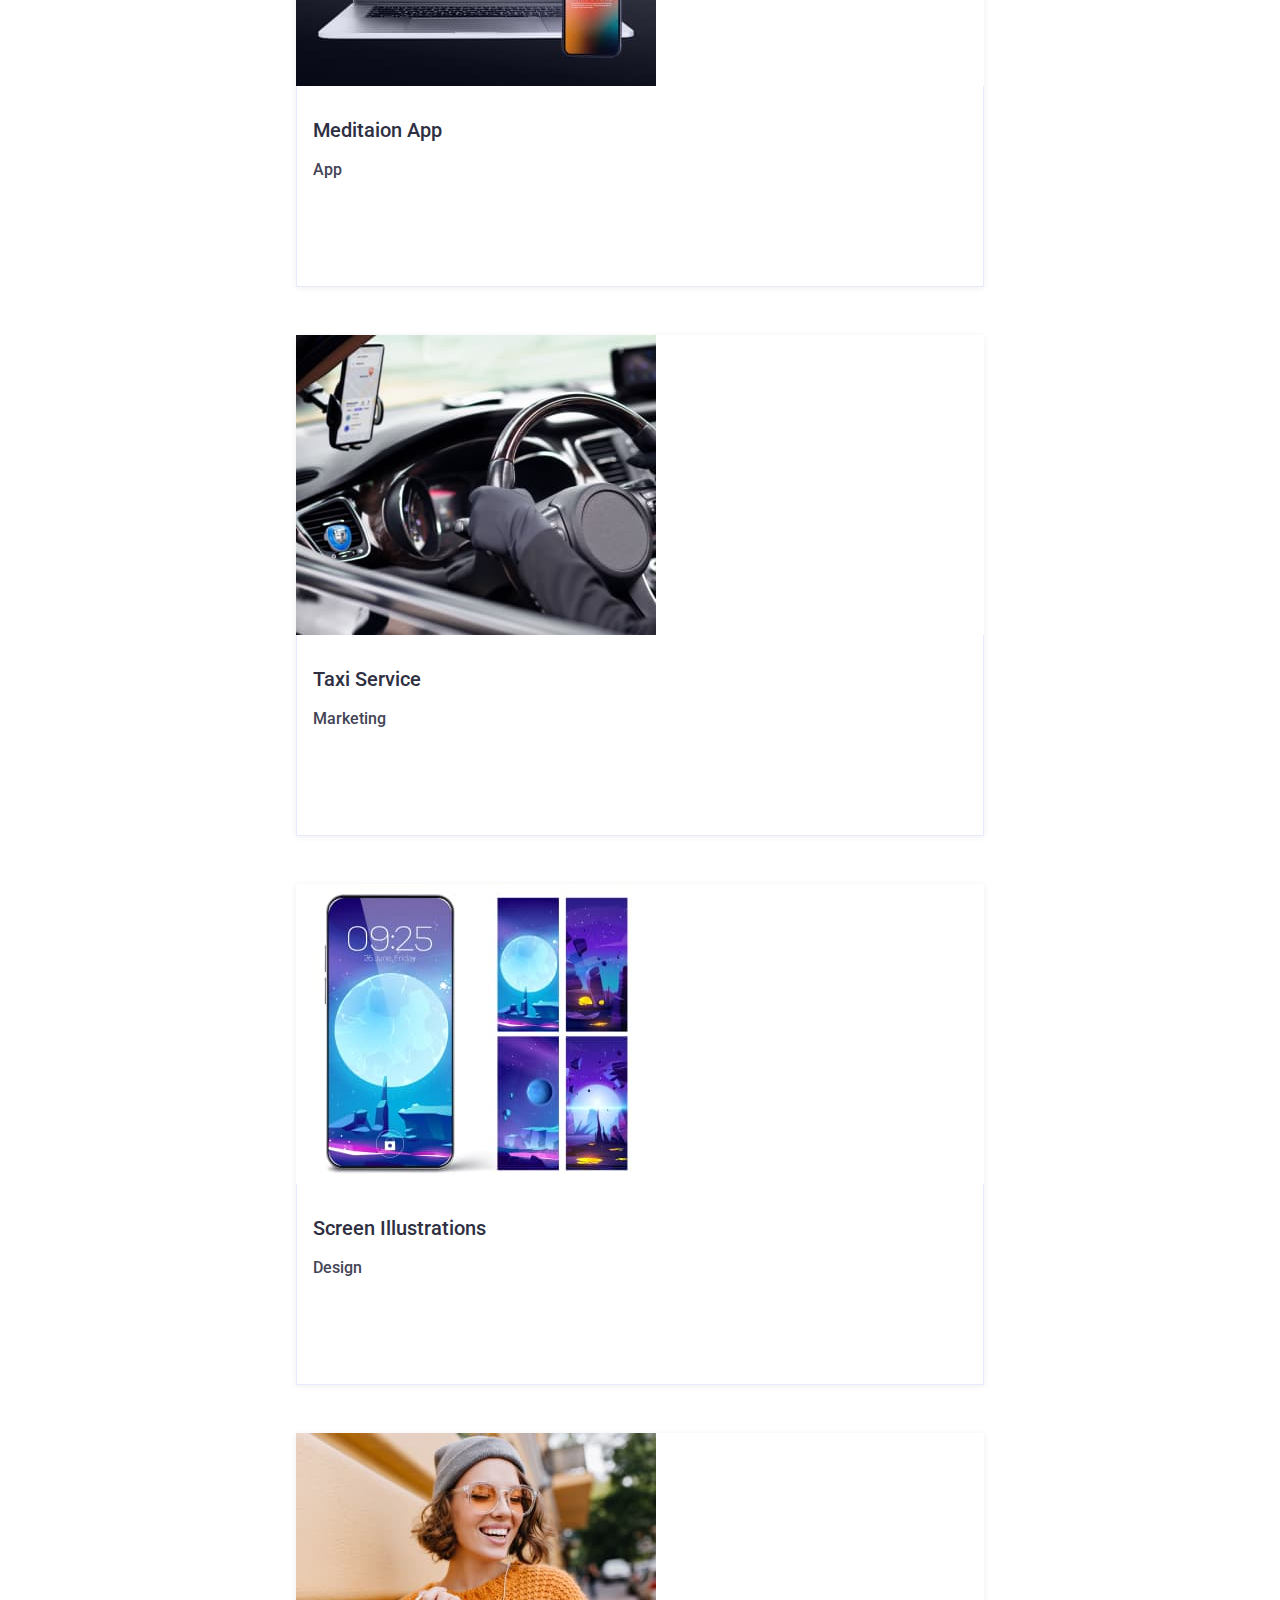
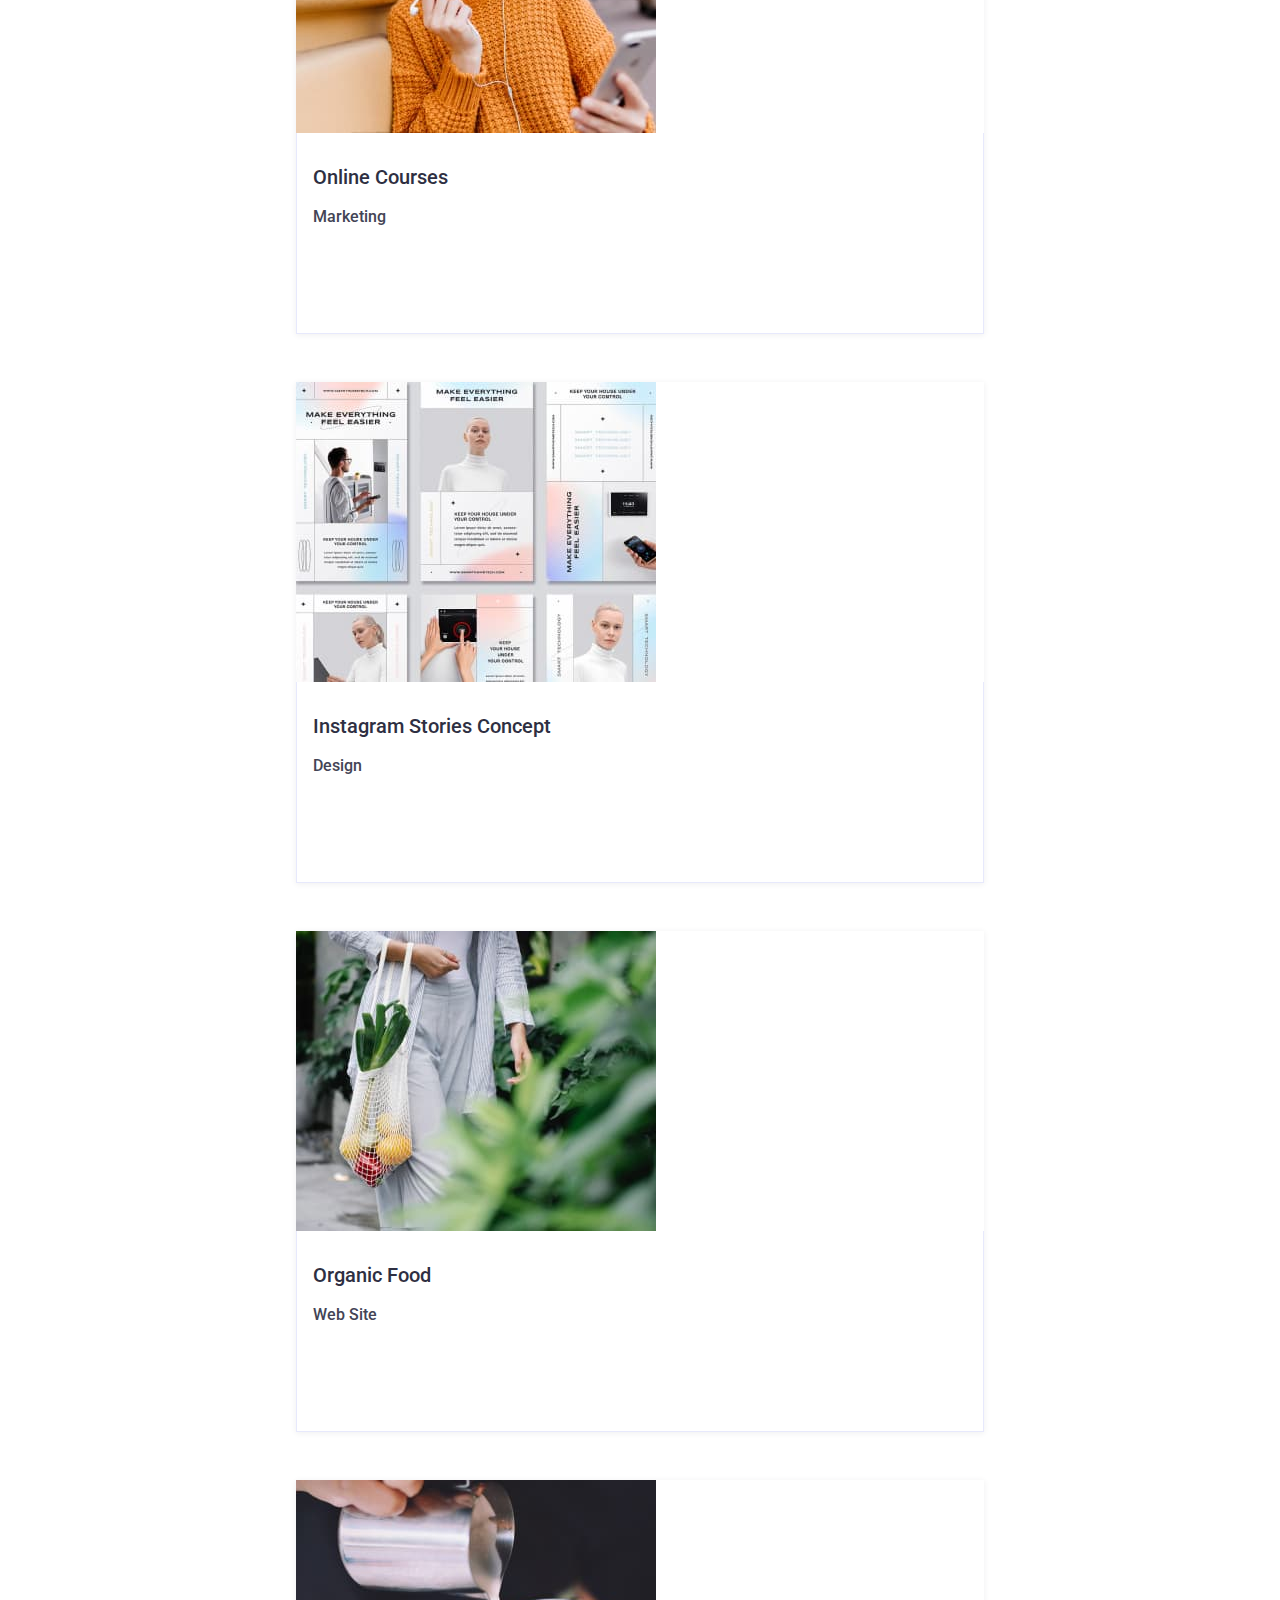
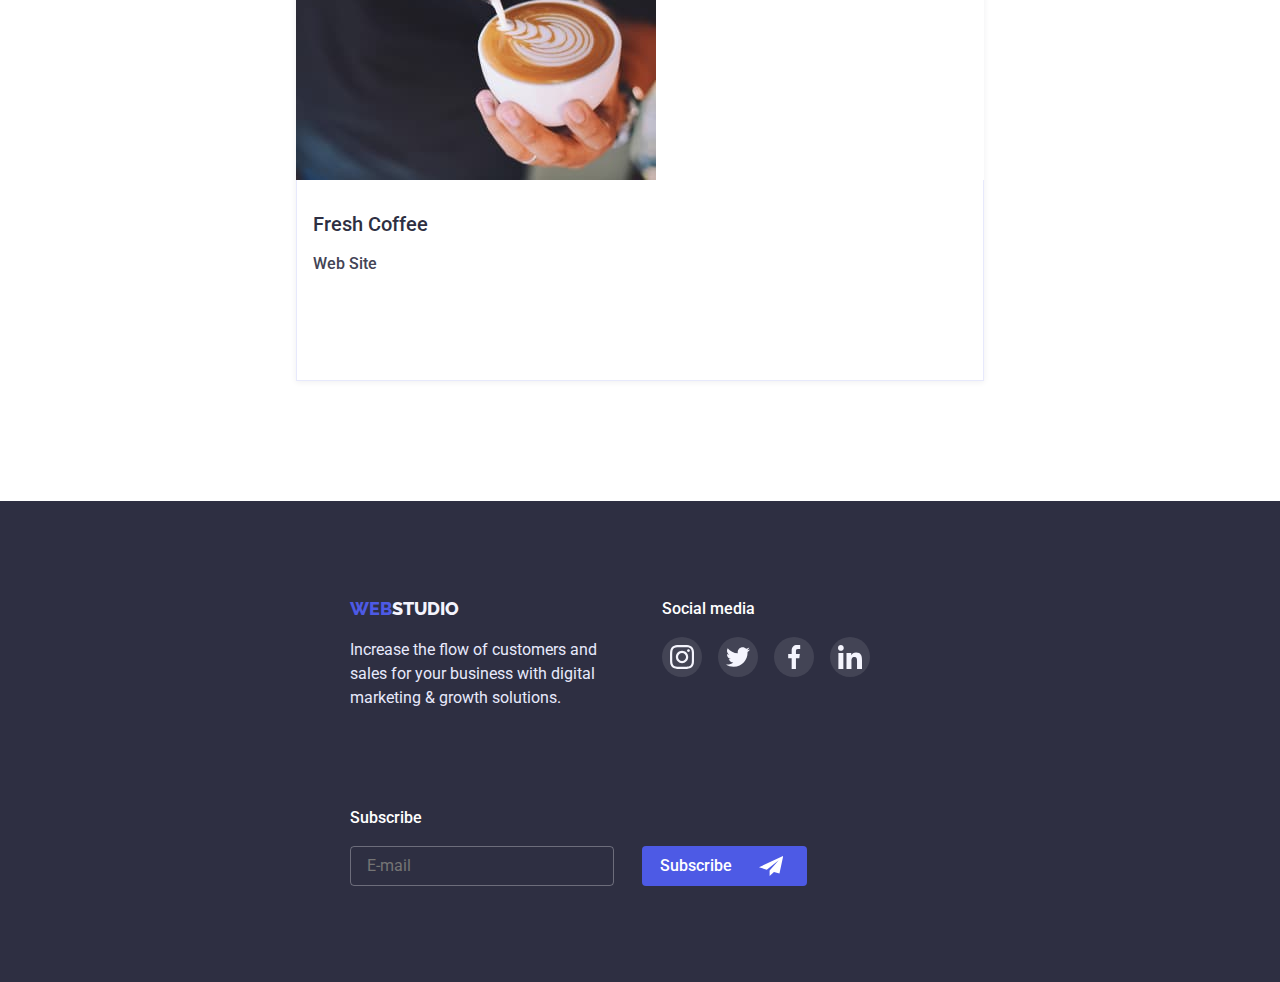
==== commit 379b74da: "2" ====
--- a/portfolio.html
+++ b/portfolio.html
@@ -27,10 +27,10 @@
             ><span class="logo-Web">Web</span>Studio</a
           >
           <ul class="header-list list nav-conteiner">
+            <li class="header-item">
+              <a class="header-link link" href="./index.html">Studio</a>
+            </li>
             <li class="header-item link-studio">
-              <a class="header-link link" href="./index.html">Studio</a>
-            </li>
-            <li class="header-item">
               <a class="header-link link" href="./portfolio.html">Portfolio</a>
             </li>
             <li class="header-item">
@@ -66,10 +66,10 @@
             </button>
             <nav>
               <ul class="mob-menu-list list">
-                <li class="mob-menu-item select">
+                <li class="mob-menu-item">
                   <a class="mob-menu-link link" href="./index.html">Studio</a>
                 </li>
-                <li class="mob-menu-item">
+                <li class="mob-menu-item select">
                   <a class="mob-menu-link link" href="./portfolio.html"
                     >Portfolio</a
                   >
--- a/css/styles.css
+++ b/css/styles.css
@@ -634,7 +634,7 @@
   text-align: center;
 }
 .footer-form-field-btn {
-  display: inline-block;
+  justify-content: center;
 }
 .footer-form-submit {
   background-color: var(--background-color-btn-hero);
@@ -914,11 +914,18 @@
 }
 .button-portfolio-list {
   display: flex;
-  align-items: center;
-  justify-content: center;
+  flex-wrap: wrap;
+  max-width: 265px;
+  /* display: flex;
+  align-items: center;
+  justify-content: center; */
+}
+.portfolio {
+  padding-top: 48px;
 }
 .button-portfolio-item:not(:last-child) {
   margin-right: 24px;
+  margin-bottom: 16px;
 }
 
 /* ======================portfolio elements=============== */
@@ -928,10 +935,11 @@
   flex-wrap: wrap;
   row-gap: 48px;
   column-gap: 24px;
-  margin-top: 72px;
+  margin-top: 48px;
 }
 .flex-element {
-  flex-basis: calc((100% - 48px) / 3);
+  flex-basis: 100%;
+  /* flex-basis: calc((100% - 48px) / 3); */
   box-shadow: 0px 1px 6px rgba(46, 47, 66, 0.08);
   transition: box-shadow var(--hover-effect);
 }
@@ -982,9 +990,17 @@
   padding-bottom: 32px;
   padding-left: 16px;
   padding-top: 32px;
+  width: inherit;
 }
 .text-features-title {
   padding-bottom: 8px;
+  font-size: 20px;
+  font-weight: 500;
+  line-height: 1.2;
+  text-align: left;
+}
+.text-features-p {
+  color: #434455;
 }
 
 @media screen and (min-width: 768px) {
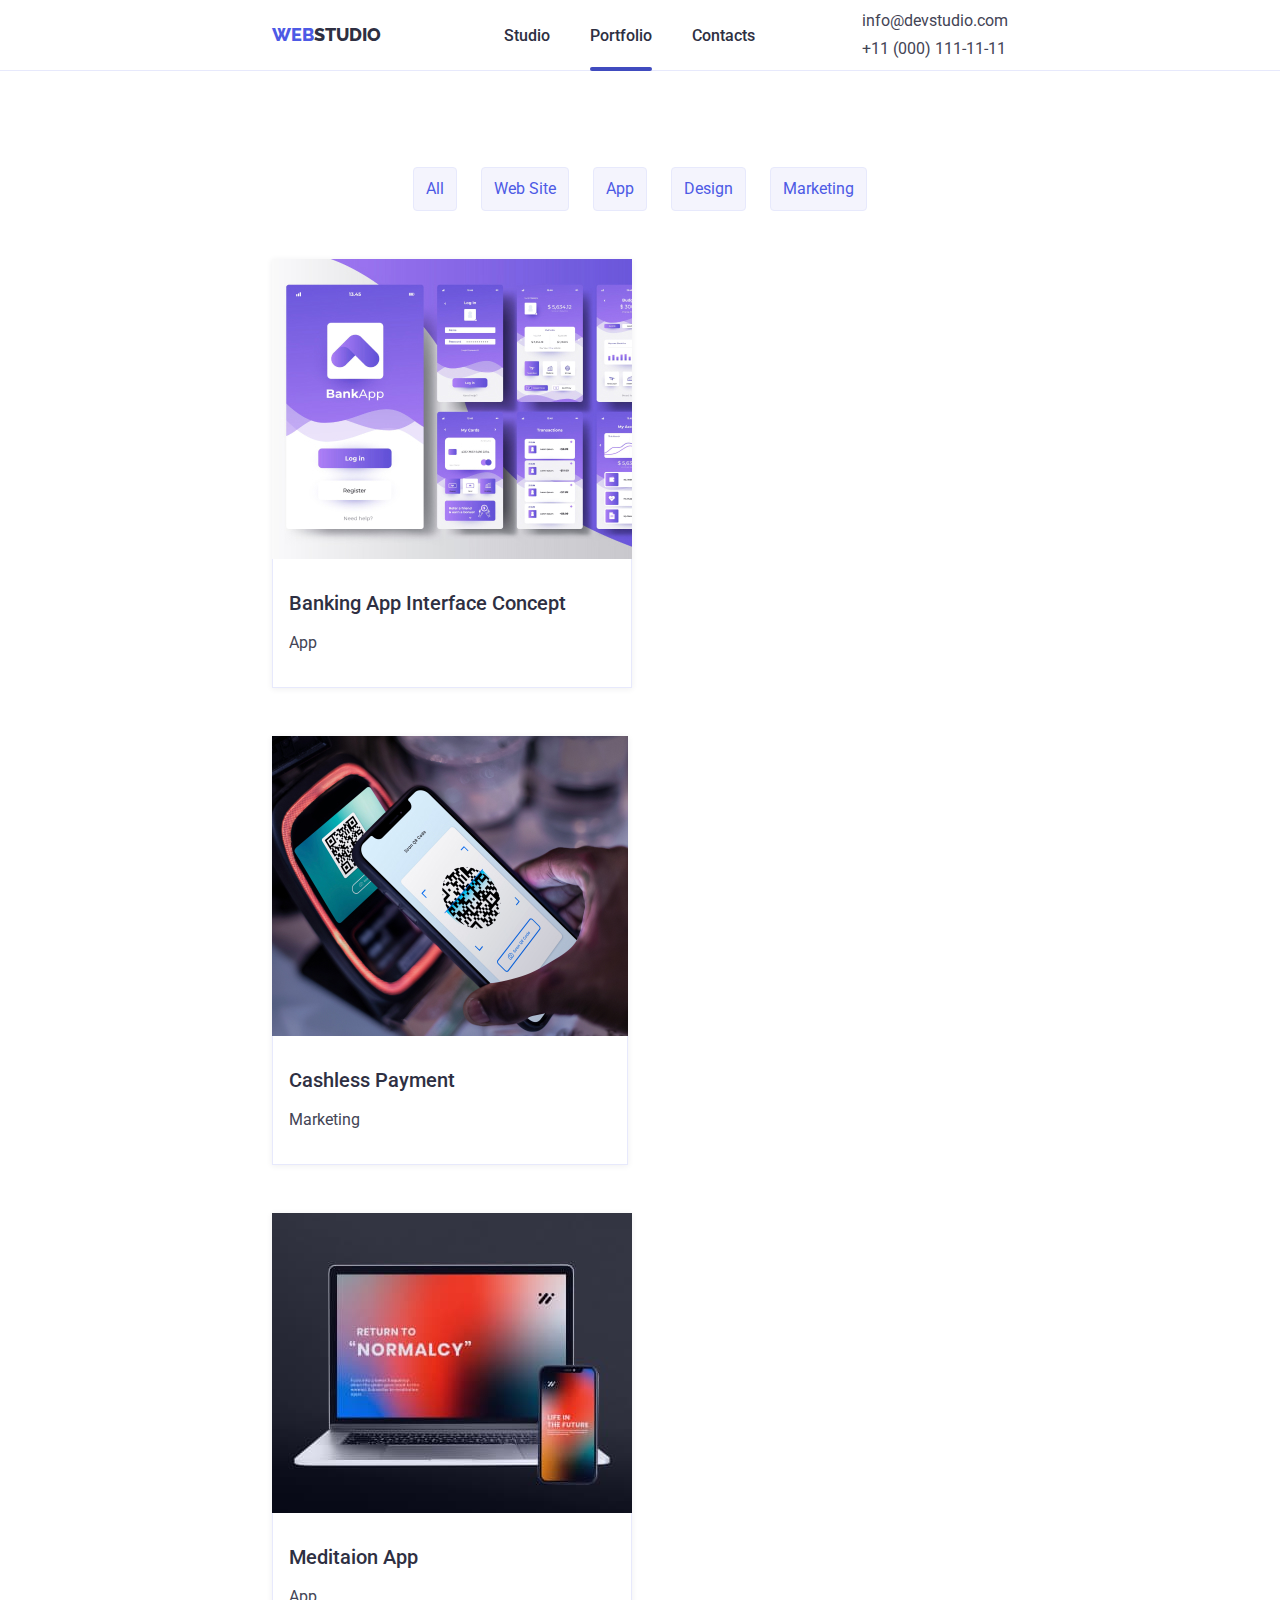
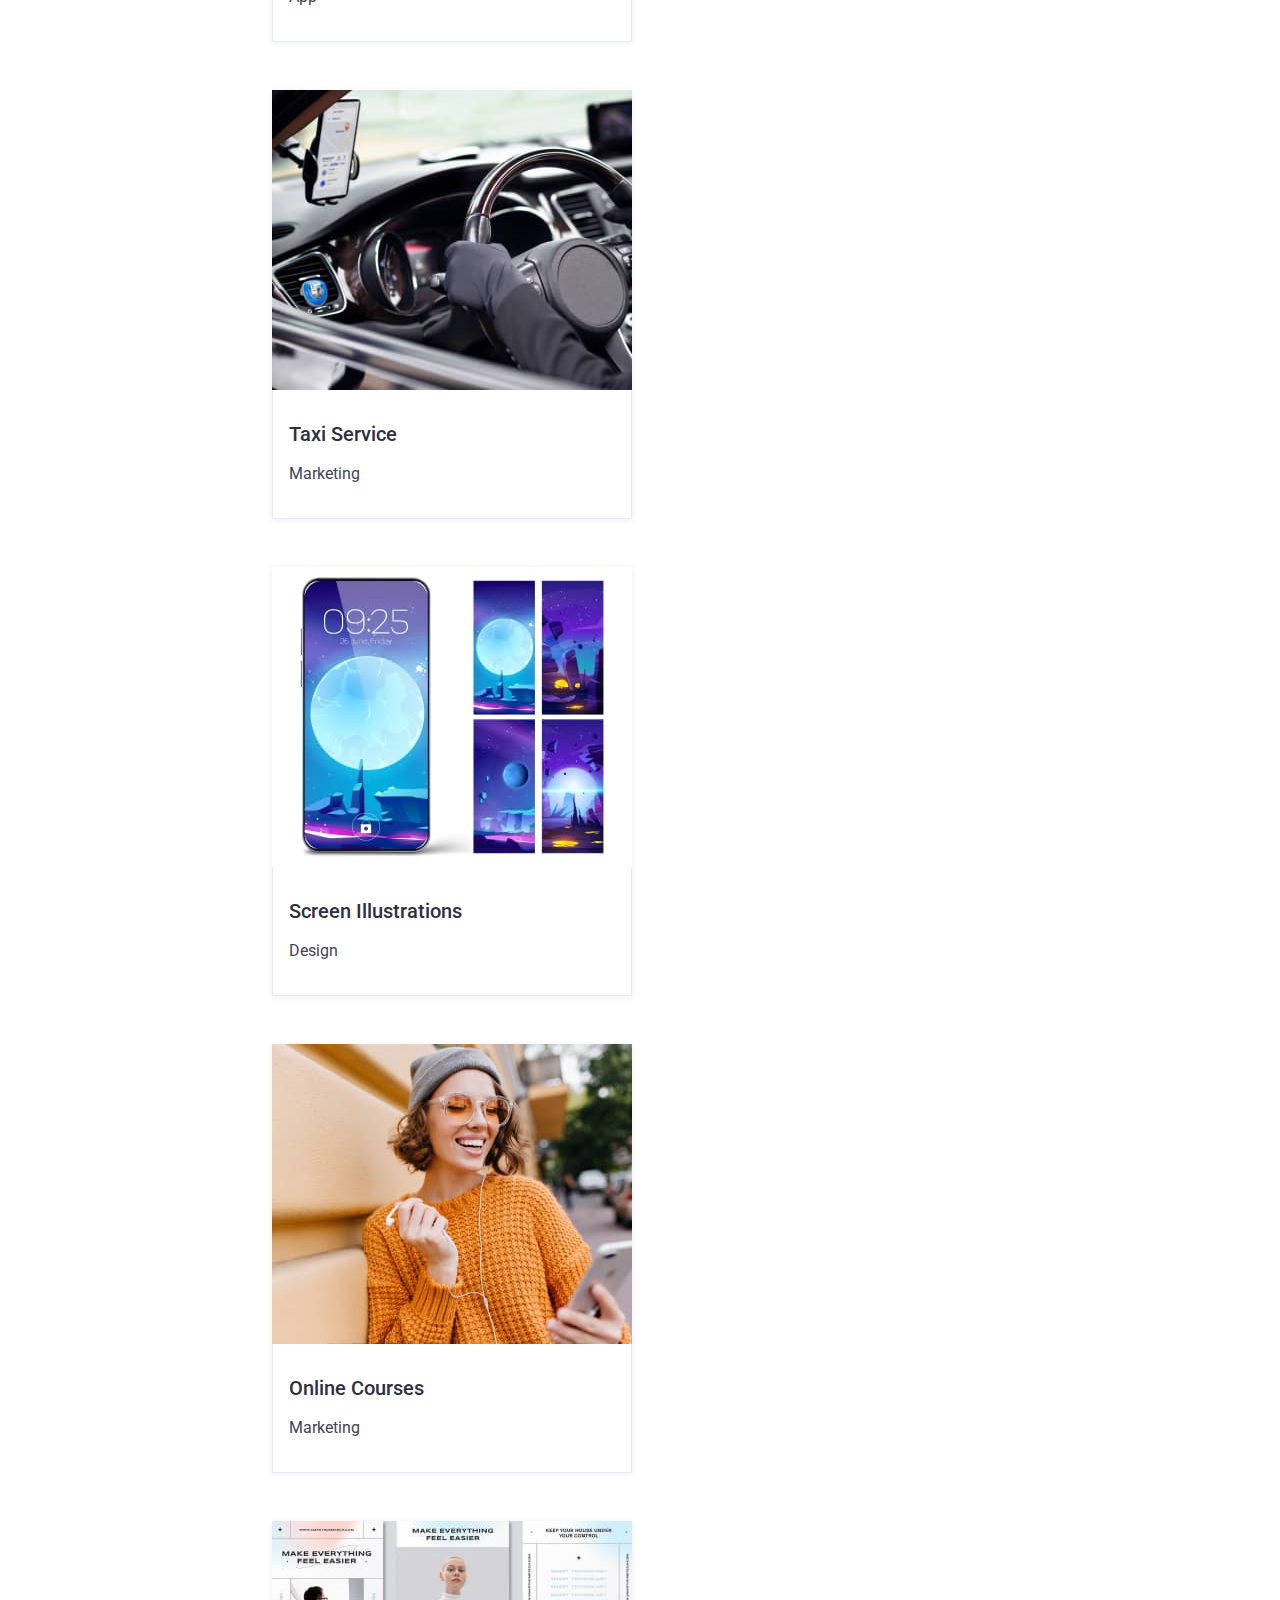
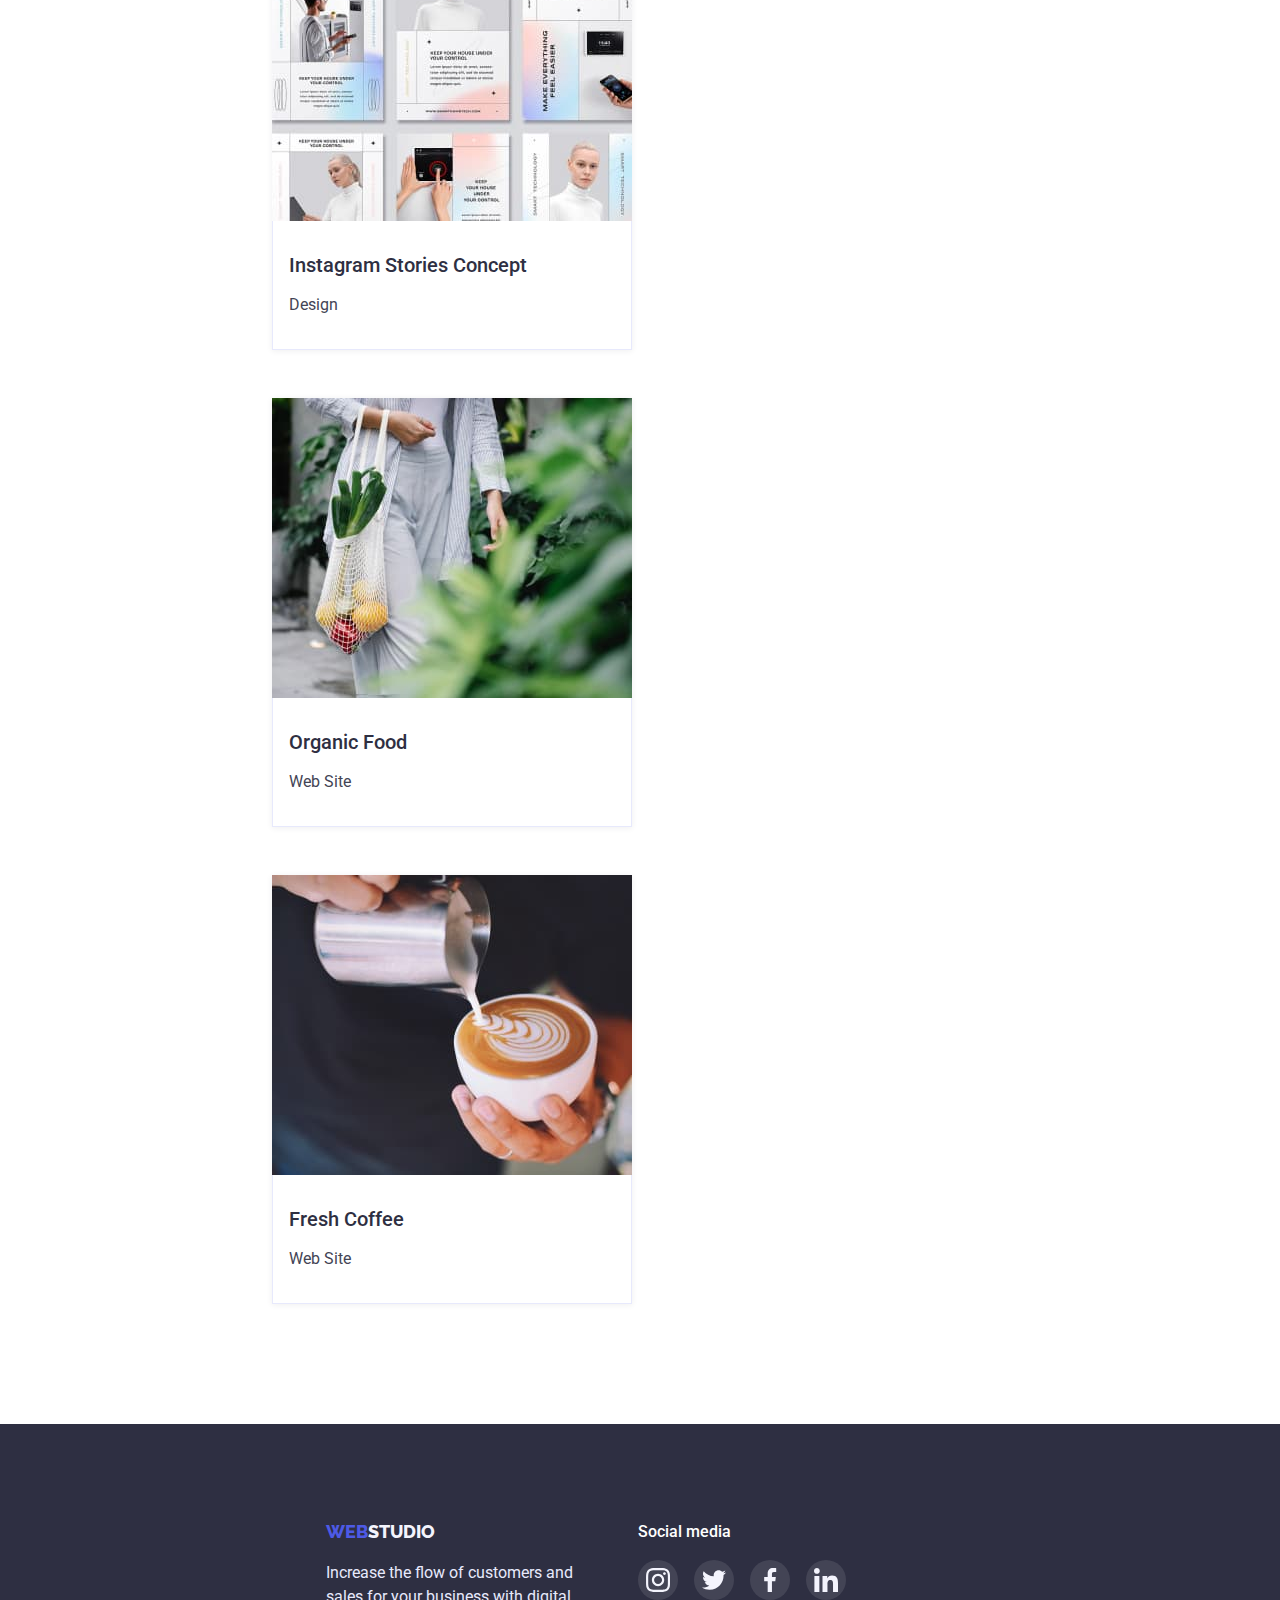
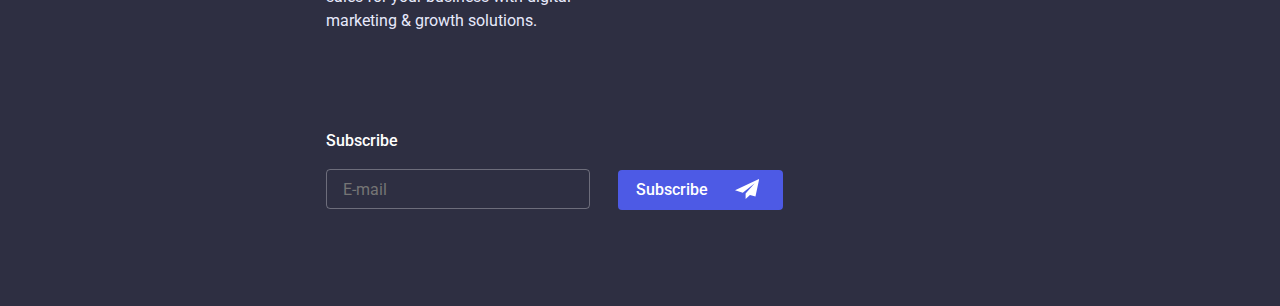
==== commit a2197031: "3" ====
--- a/portfolio.html
+++ b/portfolio.html
@@ -53,7 +53,9 @@
           </ul>
         </address>
         <button class="menu-open-buttton" type="button" data-menu-open>
-          0
+          <svg class="menu-open-buttton-icon">
+            <use href="./images/sprite.svg#icon-hamburger"></use>
+          </svg>
         </button>
       </div>
       <div class="mobile-menu is-hidden" data-menu>
@@ -129,12 +131,33 @@
             <li class="flex-element">
               <a class="portfolio-list-link-wrapper link" href="#"
                 ><div class="portfolio-list-img-wrapper">
-                  <img
-                    src="./images/img-1-BankingAppInterfaceConcept.jpg"
-                    alt="Banking App Interface Concept"
-                    width="360"
-                    height="300"
-                  />
+                  <picture>
+                    <source
+                      srcset="
+                        ./images/portf-mobile/1-desktop.jpg     1x,
+                        ./images/portf-mobile/1-desktop-@2x.jpg 2x
+                      "
+                      media="(min-width: 1200px)"
+                    />
+                    <source
+                      srcset="
+                        ./images/portf-mobile/1-tablet.jpg     1x,
+                        ./images/portf-mobile/1-tablet-@2x.jpg 2x
+                      "
+                      media="(min-width: 78px)"
+                    />
+                    <source
+                      srcset="
+                        ./images/portf-mobile/1-mobile.jpg     1x,
+                        ./images/portf-mobile/1-mobile-@2x.jpg 2x
+                      "
+                      media="(min-width: 320px)"
+                    />
+                    <img
+                      src="./images/img-1-BankingAppInterfaceConcept.jpg"
+                      alt="Banking App Interface Concept"
+                    />
+                  </picture>
                   <p class="overley">
                     14 Stylish and User-Friendly App Design Concepts · Task
                     Manager App · Calorie Tracker App · Exotic Fruit Ecommerce
@@ -145,19 +168,40 @@
                   <h3 class="text-features-title link">
                     Banking App Interface Concept
                   </h3>
-                  <p class="text-features-p">App</p>
+                  <p class="portfolio-text-features-p">App</p>
                 </div></a
               >
             </li>
             <li class="flex-element">
               <a class="portfolio-list-link-wrapper link" href="#"
                 ><div class="portfolio-list-img-wrapper">
-                  <img
-                    src="./images/img-2-CashlessPayment.jpg"
-                    alt="Cashless Payment"
-                    width="360"
-                    height="300"
-                  />
+                  <picture>
+                    <source
+                      srcset="
+                        ./images/portf-mobile/2-desktop.jpg     1x,
+                        ./images/portf-mobile/2-desktop-@2x.jpg 2x
+                      "
+                      media="(min-width: 1200px)"
+                    />
+                    <source
+                      srcset="
+                        ./images/portf-mobile/2-tablet.jpg     1x,
+                        ./images/portf-mobile/2-tablet-@2x.jpg 2x
+                      "
+                      media="(min-width: 78px)"
+                    />
+                    <source
+                      srcset="
+                        ./images/portf-mobile/2-mobile.jpg     1x,
+                        ./images/portf-mobile/2-mobile-@2x.jpg 2x
+                      "
+                      media="(min-width: 320px)"
+                    />
+                    <img
+                      src="./images/img-2-CashlessPayment.jpg"
+                      alt="Cashless Payment"
+                    />
+                  </picture>
 
                   <p class="overley">
                     14 Stylish and User-Friendly App Design Concepts · Task
@@ -167,7 +211,7 @@
                 </div>
                 <div class="flex-element-text">
                   <h3 class="text-features-title">Cashless Payment</h3>
-                  <p class="text-features-p">Marketing</p>
+                  <p class="portfolio-text-features-p">Marketing</p>
                 </div></a
               >
             </li>
@@ -190,7 +234,7 @@
 
                 <div class="flex-element-text">
                   <h3 class="text-features-title">Meditaion App</h3>
-                  <p class="text-features-p">App</p>
+                  <p class="portfolio-text-features-p">App</p>
                 </div></a
               >
             </li>
@@ -211,7 +255,7 @@
                 </div>
                 <div class="flex-element-text">
                   <h3 class="text-features-title">Taxi Service</h3>
-                  <p class="text-features-p">Marketing</p>
+                  <p class="portfolio-text-features-p">Marketing</p>
                 </div></a
               >
             </li>
@@ -232,7 +276,7 @@
                 </div>
                 <div class="flex-element-text">
                   <h3 class="text-features-title">Screen Illustrations</h3>
-                  <p class="text-features-p">Design</p>
+                  <p class="portfolio-text-features-p">Design</p>
                 </div></a
               >
             </li>
@@ -253,7 +297,7 @@
                 </div>
                 <div class="flex-element-text">
                   <h3 class="text-features-title">Online Courses</h3>
-                  <p class="text-features-p">Marketing</p>
+                  <p class="portfolio-text-features-p">Marketing</p>
                 </div></a
               >
             </li>
@@ -274,7 +318,7 @@
                 </div>
                 <div class="flex-element-text">
                   <h3 class="text-features-title">Instagram Stories Concept</h3>
-                  <p class="text-features-p">Design</p>
+                  <p class="portfolio-text-features-p">Design</p>
                 </div></a
               >
             </li>
@@ -295,7 +339,7 @@
                 </div>
                 <div class="flex-element-text">
                   <h3 class="text-features-title">Organic Food</h3>
-                  <p class="text-features-p">Web Site</p>
+                  <p class="portfolio-text-features-p">Web Site</p>
                 </div></a
               >
             </li>
@@ -316,7 +360,7 @@
                 </div>
                 <div class="flex-element-text">
                   <h3 class="text-features-title">Fresh Coffee</h3>
-                  <p class="text-features-p">Web Site</p>
+                  <p class="portfolio-text-features-p">Web Site</p>
                 </div></a
               >
             </li>
--- a/css/styles.css
+++ b/css/styles.css
@@ -63,6 +63,16 @@
   padding-left: 16px;
   padding-right: 16px;
 }
+@media screen and (min-width: 320px) {
+  .conteiner {
+    width: 428px;
+    margin-left: auto;
+    margin-right: auto;
+  }
+  .mob-menu-tel-item {
+    font-size: 25px;
+  }
+}
 @media screen and (min-width: 481px) {
   .conteiner {
     width: 428px;
@@ -183,6 +193,16 @@
 .address-item:not(:last-child) {
   margin-right: 40px;
 } */
+.menu-open-buttton {
+  height: 22px;
+  width: 32px;
+  border: none;
+}
+.menu-open-buttton-icon {
+  fill: #000000;
+  height: 22px;
+  width: 32px;
+}
 /* ======================mobile-menu============ */
 .mobile-menu {
   position: fixed;
@@ -920,6 +940,7 @@
   align-items: center;
   justify-content: center; */
 }
+
 .portfolio {
   padding-top: 48px;
 }
@@ -938,7 +959,7 @@
   margin-top: 48px;
 }
 .flex-element {
-  flex-basis: 100%;
+  /* flex-basis: 100%; */
   /* flex-basis: calc((100% - 48px) / 3); */
   box-shadow: 0px 1px 6px rgba(46, 47, 66, 0.08);
   transition: box-shadow var(--hover-effect);
@@ -955,31 +976,6 @@
 .portfolio-list-img-wrapper {
   position: relative;
   overflow: hidden;
-}
-
-.overley {
-  position: absolute;
-  left: 0;
-  top: 0;
-  width: 100%;
-  height: 100%;
-  overflow: auto;
-  color: #f4f4fd;
-  background-color: #4d5ae5;
-  transform: translate(0, 100%);
-  transition: transform var(--hover-effect);
-
-  font-weight: 500;
-  font-size: 20px;
-  line-height: 1.2;
-
-  padding-top: 40px;
-  padding-left: 32px;
-  padding-right: 32px;
-}
-.portfolio-list-link-wrapper:hover .overley,
-.portfolio-list-link-wrapper:focus .overley {
-  transform: translate(0, 0);
 }
 
 .flex-element-text {
@@ -990,7 +986,7 @@
   padding-bottom: 32px;
   padding-left: 16px;
   padding-top: 32px;
-  width: inherit;
+  width: 100%;
 }
 .text-features-title {
   padding-bottom: 8px;
@@ -999,13 +995,13 @@
   line-height: 1.2;
   text-align: left;
 }
-.text-features-p {
+.portfolio-text-features-p {
   color: #434455;
 }
 
 @media screen and (min-width: 768px) {
   .conteiner {
-    width: 720px;
+    width: 768px;
   }
   .hero {
     background-image: var(--backround-gradient),
@@ -1182,6 +1178,57 @@
   .footer-form-imput {
     width: 264px;
     margin-right: 24px;
+  }
+  /* ======================portfolio elements=============== */
+
+  .portfolio {
+    padding-top: 96px;
+    padding-bottom: 120px;
+  }
+
+  .portfolio button {
+    background-color: #f4f4fd;
+    color: #4d5ae5;
+    border-color: #e7e9fc;
+    border-style: solid;
+    border-width: 1px;
+    border-radius: 4px;
+    cursor: pointer;
+    padding-top: 12px;
+    padding-bottom: 12px;
+    padding-left: 12px;
+    padding-right: 12px;
+    transition: color var(--hover-effect), background-color var(--hover-effect),
+      box-shadow var(--hover-effect), border-color var(--hover-effect);
+  }
+  .portfolio button:hover,
+  .portfolio button:focus {
+    background-color: #404bbf;
+    color: #ffffff;
+    box-shadow: 0px 2px 2px 0px rgba(0, 0, 0, 0.5);
+    border-color: #404bbf;
+  }
+  .button-portfolio-list {
+    display: flex;
+    align-items: center;
+    justify-content: center;
+    max-width: 100%;
+  }
+  .button-portfolio-item:not(:last-child) {
+    margin-right: 24px;
+  }
+  .button-portfolio-item:not(:last-child) {
+    margin-right: 24;
+    margin-bottom: 0;
+  }
+  /* ======================portfolio elements=============== */
+
+  .flex-element {
+    flex-basis: calc((100% - 24px) / 2);
+  }
+
+  .overley {
+    display: none;
   }
 }
 
@@ -1511,4 +1558,106 @@
     height: 24px;
     width: 24px;
   }
-}
+  .flex-conteiner {
+    display: flex;
+    flex-wrap: wrap;
+    row-gap: 48px;
+    column-gap: 24px;
+    margin-top: 72px;
+  }
+  .flex-element {
+    flex-basis: calc((100% - 48px) / 3);
+    box-shadow: 0px 1px 6px rgba(46, 47, 66, 0.08);
+    transition: box-shadow var(--hover-effect);
+  }
+  .flex-element:hover,
+  .flex-element:focus {
+    box-shadow: 0px 2px 1px rgba(46, 47, 66, 0.08),
+      0px 2px 1px rgba(46, 47, 66, 0.16), 0px 1px 6px rgba(46, 47, 66, 0.08);
+  }
+
+  .portfolio-list-link-wrapper {
+    display: block;
+  }
+  .portfolio-list-img-wrapper {
+    position: relative;
+    overflow: hidden;
+  }
+
+  .overley {
+    position: absolute;
+    left: 0;
+    top: 0;
+    width: 100%;
+    height: 100%;
+    overflow: auto;
+    color: #f4f4fd;
+    background-color: #4d5ae5;
+    transform: translate(0, 100%);
+    transition: transform var(--hover-effect);
+
+    font-weight: 500;
+    font-size: 20px;
+    line-height: 1.2;
+
+    padding-top: 40px;
+    padding-left: 32px;
+    padding-right: 32px;
+  }
+  .portfolio-list-link-wrapper:hover .overley,
+  .portfolio-list-link-wrapper:focus .overley {
+    transform: translate(0, 0);
+  }
+  /* ======================portfolio elements=============== */
+
+  .flex-conteiner {
+    display: flex;
+    flex-wrap: wrap;
+    row-gap: 48px;
+    column-gap: 24px;
+    margin-top: 72px;
+  }
+  .flex-element {
+    flex-basis: calc((100% - 48px) / 3);
+    box-shadow: 0px 1px 6px rgba(46, 47, 66, 0.08);
+    transition: box-shadow var(--hover-effect);
+  }
+  .flex-element:hover,
+  .flex-element:focus {
+    box-shadow: 0px 2px 1px rgba(46, 47, 66, 0.08),
+      0px 2px 1px rgba(46, 47, 66, 0.16), 0px 1px 6px rgba(46, 47, 66, 0.08);
+  }
+
+  .portfolio-list-link-wrapper {
+    display: block;
+  }
+  .portfolio-list-img-wrapper {
+    position: relative;
+    overflow: hidden;
+  }
+
+  .overley {
+    position: absolute;
+    left: 0;
+    top: 0;
+    width: 100%;
+    height: 100%;
+    overflow: auto;
+    color: #f4f4fd;
+    background-color: #4d5ae5;
+    transform: translate(0, 100%);
+    transition: transform var(--hover-effect);
+
+    font-weight: 500;
+    font-size: 20px;
+    line-height: 1.2;
+
+    padding-top: 40px;
+    padding-left: 32px;
+    padding-right: 32px;
+  }
+  .portfolio-list-link-wrapper:hover .overley,
+  .portfolio-list-link-wrapper:focus .overley {
+    transform: translate(0, 0);
+  }
+}
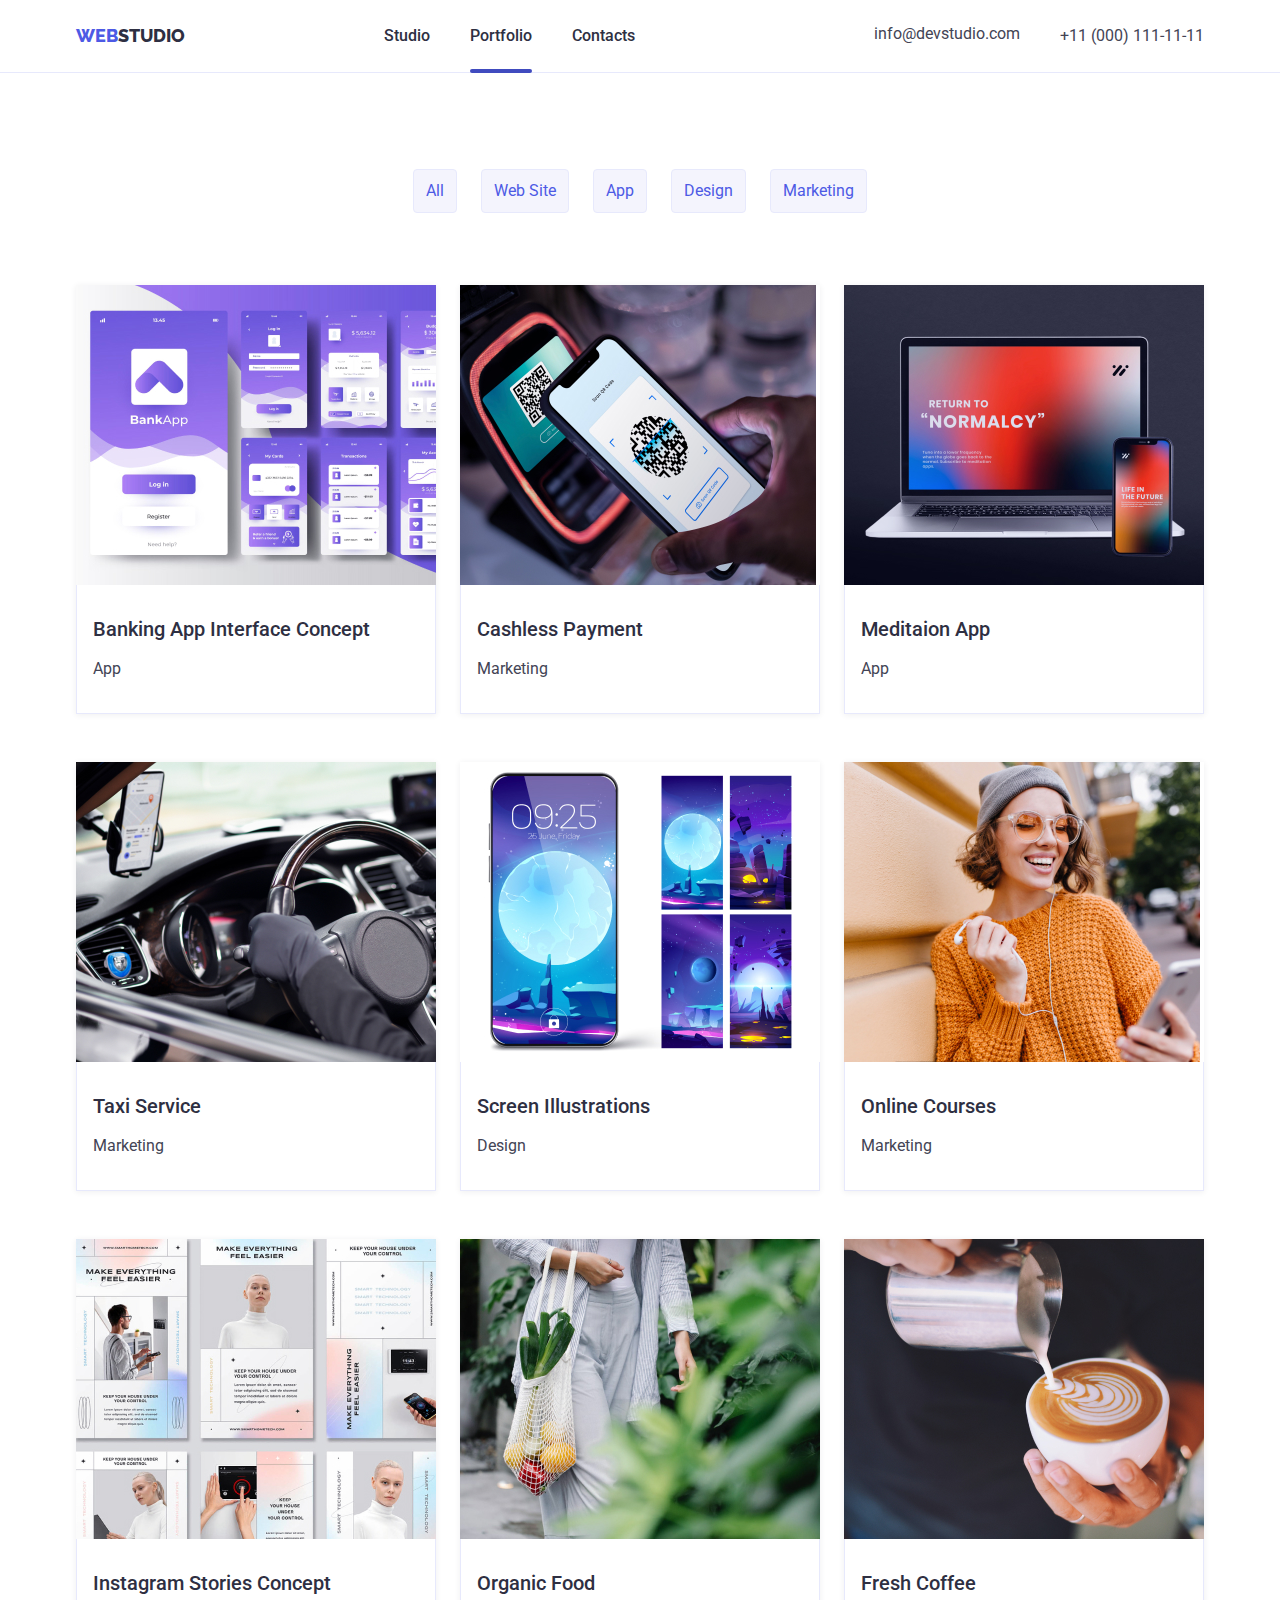
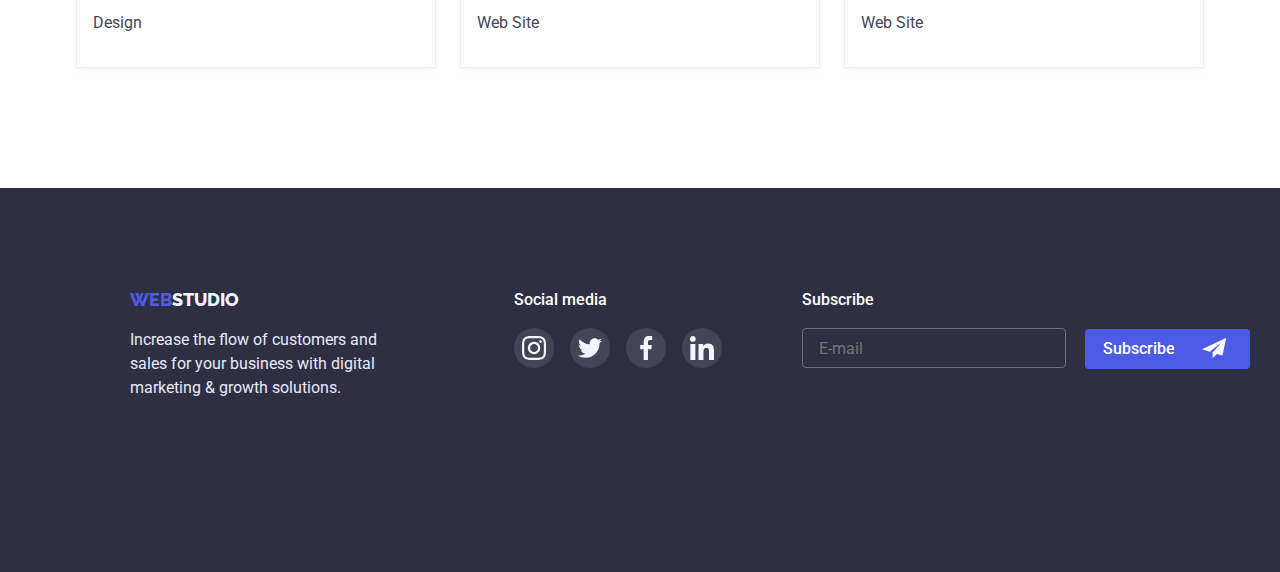
==== commit 15bbe19b: "7" ====
--- a/portfolio.html
+++ b/portfolio.html
@@ -144,7 +144,7 @@
                         ./images/portf-mobile/1-tablet.jpg     1x,
                         ./images/portf-mobile/1-tablet-@2x.jpg 2x
                       "
-                      media="(min-width: 78px)"
+                      media="(min-width: 768px)"
                     />
                     <source
                       srcset="
@@ -188,7 +188,7 @@
                         ./images/portf-mobile/2-tablet.jpg     1x,
                         ./images/portf-mobile/2-tablet-@2x.jpg 2x
                       "
-                      media="(min-width: 78px)"
+                      media="(min-width: 768px)"
                     />
                     <source
                       srcset="
@@ -218,12 +218,33 @@
             <li class="flex-element">
               <a class="portfolio-list-link-wrapper link" href="#">
                 <div class="portfolio-list-img-wrapper">
-                  <img
-                    src="./images/img-3-MeditaionApp.jpg"
-                    alt="Meditaion App"
-                    width="360"
-                    height="300"
-                  />
+                  <picture>
+                    <source
+                      srcset="
+                        ./images/portf-mobile/3-desktop.jpg     1x,
+                        ./images/portf-mobile/3-desktop-@2x.jpg 2x
+                      "
+                      media="(min-width: 1200px)"
+                    />
+                    <source
+                      srcset="
+                        ./images/portf-mobile/3-tablet.jpg     1x,
+                        ./images/portf-mobile/3-tablet-@2x.jpg 2x
+                      "
+                      media="(min-width: 768px)"
+                    />
+                    <source
+                      srcset="
+                        ./images/portf-mobile/3-mobile.jpg     1x,
+                        ./images/portf-mobile/3-mobile-@2x.jpg 2x
+                      "
+                      media="(min-width: 320px)"
+                    />
+                    <img
+                      src="./images/img-3-MeditaionApp.jpg"
+                      alt="Meditaion App"
+                    />
+                  </picture>
 
                   <p class="overley">
                     14 Stylish and User-Friendly App Design Concepts · Task
@@ -241,12 +262,33 @@
             <li class="flex-element">
               <a class="portfolio-list-link-wrapper link" href="#">
                 <div class="portfolio-list-img-wrapper">
-                  <img
-                    src="./images/img-4-TaxiService.jpg"
-                    alt="Taxi Service"
-                    width="360"
-                    height="300"
-                  />
+                  <picture>
+                    <source
+                      srcset="
+                        ./images/portf-mobile/4-desktop.jpg     1x,
+                        ./images/portf-mobile/4-desktop-@2x.jpg 2x
+                      "
+                      media="(min-width: 1200px)"
+                    />
+                    <source
+                      srcset="
+                        ./images/portf-mobile/4-tablet.jpg     1x,
+                        ./images/portf-mobile/4-tablet-@2x.jpg 2x
+                      "
+                      media="(min-width: 768px)"
+                    />
+                    <source
+                      srcset="
+                        ./images/portf-mobile/4-mobile.jpg     1x,
+                        ./images/portf-mobile/4-mobile-@2x.jpg 2x
+                      "
+                      media="(min-width: 320px)"
+                    />
+                    <img
+                      src="./images/img-4-TaxiService.jpg"
+                      alt="Taxi Service"
+                    />
+                  </picture>
                   <p class="overley">
                     14 Stylish and User-Friendly App Design Concepts · Task
                     Manager App · Calorie Tracker App · Exotic Fruit Ecommerce
@@ -262,12 +304,33 @@
             <li class="flex-element">
               <a class="portfolio-list-link-wrapper link" href="#">
                 <div class="portfolio-list-img-wrapper">
-                  <img
-                    src="./images/img-5-ScreenIllustrations.jpg"
-                    alt="Screen Illustrations"
-                    width="360"
-                    height="300"
-                  />
+                  <picture>
+                    <source
+                      srcset="
+                        ./images/portf-mobile/5-desktop.jpg     1x,
+                        ./images/portf-mobile/5-desktop-@2x.jpg 2x
+                      "
+                      media="(min-width: 1200px)"
+                    />
+                    <source
+                      srcset="
+                        ./images/portf-mobile/5-tablet.jpg     1x,
+                        ./images/portf-mobile/5-tablet-@2x.jpg 2x
+                      "
+                      media="(min-width: 768px)"
+                    />
+                    <source
+                      srcset="
+                        ./images/portf-mobile/5-mobile.jpg     1x,
+                        ./images/portf-mobile/5-mobile-@2x.jpg 2x
+                      "
+                      media="(min-width: 320px)"
+                    />
+                    <img
+                      src="./images/img-5-ScreenIllustrations.jpg"
+                      alt="Screen Illustrations"
+                    />
+                  </picture>
                   <p class="overley">
                     14 Stylish and User-Friendly App Design Concepts · Task
                     Manager App · Calorie Tracker App · Exotic Fruit Ecommerce
@@ -283,12 +346,33 @@
             <li class="flex-element">
               <a class="portfolio-list-link-wrapper link" href="#">
                 <div class="portfolio-list-img-wrapper">
-                  <img
-                    src="./images/img-6-OnlineCourses.jpg"
-                    alt="Online Courses"
-                    width="360"
-                    height="300"
-                  />
+                  <picture>
+                    <source
+                      srcset="
+                        ./images/portf-mobile/6-desktop.jpg     1x,
+                        ./images/portf-mobile/6-desktop-@2x.jpg 2x
+                      "
+                      media="(min-width: 1200px)"
+                    />
+                    <source
+                      srcset="
+                        ./images/portf-mobile/6-tablet.jpg     1x,
+                        ./images/portf-mobile/6-tablet-@2x.jpg 2x
+                      "
+                      media="(min-width: 768px)"
+                    />
+                    <source
+                      srcset="
+                        ./images/portf-mobile/6-mobile.jpg     1x,
+                        ./images/portf-mobile/6-mobile-@2x.jpg 2x
+                      "
+                      media="(min-width: 320px)"
+                    />
+                    <img
+                      src="./images/img-6-OnlineCourses.jpg"
+                      alt="Online Courses"
+                    />
+                  </picture>
                   <p class="overley">
                     14 Stylish and User-Friendly App Design Concepts · Task
                     Manager App · Calorie Tracker App · Exotic Fruit Ecommerce
@@ -304,12 +388,33 @@
             <li class="flex-element">
               <a class="portfolio-list-link-wrapper link" href="#">
                 <div class="portfolio-list-img-wrapper">
-                  <img
-                    src="./images/img-7-InstagramStoriesConcept.jpg"
-                    alt="Instagram Stories Concept"
-                    width="360"
-                    height="300"
-                  />
+                  <picture>
+                    <source
+                      srcset="
+                        ./images/portf-mobile/7-desktop.jpg     1x,
+                        ./images/portf-mobile/7-desktop-@2x.jpg 2x
+                      "
+                      media="(min-width: 1200px)"
+                    />
+                    <source
+                      srcset="
+                        ./images/portf-mobile/7-tablet.jpg     1x,
+                        ./images/portf-mobile/7-tablet-@2x.jpg 2x
+                      "
+                      media="(min-width: 768px)"
+                    />
+                    <source
+                      srcset="
+                        ./images/portf-mobile/7-mobile.jpg     1x,
+                        ./images/portf-mobile/7-mobile-@2x.jpg 2x
+                      "
+                      media="(min-width: 320px)"
+                    />
+                    <img
+                      src="./images/img-7-InstagramStoriesConcept.jpg"
+                      alt="Instagram Stories Concept"
+                    />
+                  </picture>
                   <p class="overley">
                     14 Stylish and User-Friendly App Design Concepts · Task
                     Manager App · Calorie Tracker App · Exotic Fruit Ecommerce
@@ -325,12 +430,33 @@
             <li class="flex-element">
               <a class="portfolio-list-link-wrapper link" href="#">
                 <div class="portfolio-list-img-wrapper">
-                  <img
-                    src="./images/img-8-OrganicFood.jpg"
-                    alt="Organic Food"
-                    width="360"
-                    height="300"
-                  />
+                  <picture>
+                    <source
+                      srcset="
+                        ./images/portf-mobile/8-desktop.jpg     1x,
+                        ./images/portf-mobile/8-desktop-@2x.jpg 2x
+                      "
+                      media="(min-width: 1200px)"
+                    />
+                    <source
+                      srcset="
+                        ./images/portf-mobile/8-tablet.jpg     1x,
+                        ./images/portf-mobile/8-tablet-@2x.jpg 2x
+                      "
+                      media="(min-width: 768px)"
+                    />
+                    <source
+                      srcset="
+                        ./images/portf-mobile/8-mobile.jpg     1x,
+                        ./images/portf-mobile/8-mobile-@2x.jpg 2x
+                      "
+                      media="(min-width: 320px)"
+                    />
+                    <img
+                      src="./images/img-8-OrganicFood.jpg"
+                      alt="Organic Food"
+                    />
+                  </picture>
                   <p class="overley">
                     14 Stylish and User-Friendly App Design Concepts · Task
                     Manager App · Calorie Tracker App · Exotic Fruit Ecommerce
@@ -346,12 +472,33 @@
             <li class="flex-element">
               <a class="portfolio-list-link-wrapper link" href="#">
                 <div class="portfolio-list-img-wrapper">
-                  <img
-                    src="./images/img-9-FreshCoffee.jpg"
-                    alt="Fresh Coffee"
-                    width="360"
-                    height="300"
-                  />
+                  <picture>
+                    <source
+                      srcset="
+                        ./images/portf-mobile/9-desktop.jpg     1x,
+                        ./images/portf-mobile/9-desktop-@2x.jpg 2x
+                      "
+                      media="(min-width: 1200px)"
+                    />
+                    <source
+                      srcset="
+                        ./images/portf-mobile/9-tablet.jpg     1x,
+                        ./images/portf-mobile/9-tablet-@2x.jpg 2x
+                      "
+                      media="(min-width: 768px)"
+                    />
+                    <source
+                      srcset="
+                        ./images/portf-mobile/9-mobile.jpg     1x,
+                        ./images/portf-mobile/9-mobile-@2x.jpg 2x
+                      "
+                      media="(min-width: 320px)"
+                    />
+                    <img
+                      src="./images/img-9-FreshCoffee.jpg"
+                      alt="Fresh Coffee"
+                    />
+                  </picture>
                   <p class="overley">
                     14 Stylish and User-Friendly App Design Concepts · Task
                     Manager App · Calorie Tracker App · Exotic Fruit Ecommerce
--- a/css/styles.css
+++ b/css/styles.css
@@ -65,12 +65,9 @@
 }
 @media screen and (min-width: 320px) {
   .conteiner {
-    width: 428px;
+    width: 480px;
     margin-left: auto;
     margin-right: auto;
-  }
-  .mob-menu-tel-item {
-    font-size: 25px;
   }
 }
 @media screen and (min-width: 481px) {
@@ -903,7 +900,7 @@
   transition: background-color var(--hover-effect);
 }
 /*===================portfolio=========================*/
-/*====================Кнопки=================*/
+/*====================button=================*/
 
 .portfolio {
   padding-top: 96px;
@@ -959,7 +956,6 @@
   margin-top: 48px;
 }
 .flex-element {
-  /* flex-basis: 100%; */
   /* flex-basis: calc((100% - 48px) / 3); */
   box-shadow: 0px 1px 6px rgba(46, 47, 66, 0.08);
   transition: box-shadow var(--hover-effect);
@@ -976,6 +972,31 @@
 .portfolio-list-img-wrapper {
   position: relative;
   overflow: hidden;
+}
+
+.overley {
+  position: absolute;
+  left: 0;
+  top: 0;
+  width: 100%;
+  height: 100%;
+  overflow: auto;
+  color: #f4f4fd;
+  background-color: #4d5ae5;
+  transform: translate(0, 100%);
+  transition: transform var(--hover-effect);
+
+  font-weight: 500;
+  font-size: 20px;
+  line-height: 1.2;
+
+  padding-top: 40px;
+  padding-left: 32px;
+  padding-right: 32px;
+}
+.portfolio-list-link-wrapper:hover .overley,
+.portfolio-list-link-wrapper:focus .overley {
+  transform: translate(0, 0);
 }
 
 .flex-element-text {
@@ -986,19 +1007,15 @@
   padding-bottom: 32px;
   padding-left: 16px;
   padding-top: 32px;
-  width: 100%;
 }
 .text-features-title {
   padding-bottom: 8px;
   font-size: 20px;
-  font-weight: 500;
-  line-height: 1.2;
   text-align: left;
 }
 .portfolio-text-features-p {
   color: #434455;
 }
-
 @media screen and (min-width: 768px) {
   .conteiner {
     width: 768px;
@@ -1148,13 +1165,13 @@
     /* display: flex; */
     text-align: left;
   }
-  .footer-text {
+  /* .footer-text {
     margin: 0 24px 0 0;
-  }
+  } */
   .footer-div {
     display: flex;
     flex-wrap: wrap;
-    gap: 24px;
+    gap: 0px;
   }
   .text-footer-social {
     text-align: left;
@@ -1162,25 +1179,22 @@
   .footer-form-title {
     text-align: left;
   }
-  .footer-for {
-    display: flex;
-    flex-wrap: wrap;
-    gap: 24px;
-  }
+
   .footer-form-field-btn {
     display: flex;
     /* justify-content: center; */
     align-items: center;
   }
-  .footer-form-submit {
-    margin-top: 0;
-  }
+
   .footer-form-imput {
     width: 264px;
     margin-right: 24px;
   }
-  /* ======================portfolio elements=============== */
-
+  /* ==========modal-form-footer=== */
+  .footer-form-submit {
+    margin-top: 0;
+  }
+  /* ======================portfolio =============== */
   .portfolio {
     padding-top: 96px;
     padding-bottom: 120px;
@@ -1222,19 +1236,14 @@
     margin-bottom: 0;
   }
   /* ======================portfolio elements=============== */
-
   .flex-element {
     flex-basis: calc((100% - 24px) / 2);
   }
-
-  .overley {
-    display: none;
-  }
-}
-
-@media screen and (min-width: 1440px) {
+}
+
+@media screen and (min-width: 1200px) {
   .conteiner {
-    width: 1440px;
+    width: 1160px;
   }
   .hero {
     background-image: var(--backround-gradient),
@@ -1437,13 +1446,12 @@
     background-color: var(--background-calar-hero);
     padding-top: 100px;
     padding-bottom: 100px;
-    padding-left: 156px;
   }
   .logo-web-footer {
     display: flex;
   }
   .text-social {
-    margin-left: 0px;
+    margin-left: 269px;
   }
   .logo-footer-studio {
     color: #f4f4fd;
@@ -1451,11 +1459,11 @@
   .footer-text {
     color: var(--color-text-footer);
     margin-top: 16px;
-
     width: 264px;
   }
   .footer-div {
     display: flex;
+    flex-wrap: nowrap;
   }
   .footer-text-social {
     margin-left: 120px;
@@ -1538,6 +1546,7 @@
     padding-left: 16px;
     font-weight: 400;
     transition: border-color var(--hover-effect);
+    margin-right: 0;
   }
   .footer-form-imput:focus {
     outline: none;
@@ -1552,12 +1561,50 @@
     position: absolute;
     top: 50%;
     right: 24px;
-
     transform: translateY(-50%);
     fill: #fff;
     height: 24px;
     width: 24px;
   }
+  /* ======================portfolio buttons=============== */
+  .portfolio {
+    padding-top: 96px;
+    padding-bottom: 120px;
+  }
+
+  .portfolio button {
+    background-color: #f4f4fd;
+    color: #4d5ae5;
+    border-color: #e7e9fc;
+    border-style: solid;
+    border-width: 1px;
+    border-radius: 4px;
+    cursor: pointer;
+    padding-top: 12px;
+    padding-bottom: 12px;
+    padding-left: 12px;
+    padding-right: 12px;
+    transition: color var(--hover-effect), background-color var(--hover-effect),
+      box-shadow var(--hover-effect), border-color var(--hover-effect);
+  }
+  .portfolio button:hover,
+  .portfolio button:focus {
+    background-color: #404bbf;
+    color: #ffffff;
+    box-shadow: 0px 2px 2px 0px rgba(0, 0, 0, 0.5);
+    border-color: #404bbf;
+  }
+  .button-portfolio-list {
+    display: flex;
+    align-items: center;
+    justify-content: center;
+  }
+  .button-portfolio-item:not(:last-child) {
+    margin-right: 24px;
+  }
+
+  /* ======================portfolio elements=============== */
+
   .flex-conteiner {
     display: flex;
     flex-wrap: wrap;
@@ -1608,56 +1655,17 @@
   .portfolio-list-link-wrapper:focus .overley {
     transform: translate(0, 0);
   }
-  /* ======================portfolio elements=============== */
-
-  .flex-conteiner {
-    display: flex;
-    flex-wrap: wrap;
-    row-gap: 48px;
-    column-gap: 24px;
-    margin-top: 72px;
-  }
-  .flex-element {
-    flex-basis: calc((100% - 48px) / 3);
-    box-shadow: 0px 1px 6px rgba(46, 47, 66, 0.08);
-    transition: box-shadow var(--hover-effect);
-  }
-  .flex-element:hover,
-  .flex-element:focus {
-    box-shadow: 0px 2px 1px rgba(46, 47, 66, 0.08),
-      0px 2px 1px rgba(46, 47, 66, 0.16), 0px 1px 6px rgba(46, 47, 66, 0.08);
-  }
-
-  .portfolio-list-link-wrapper {
-    display: block;
-  }
-  .portfolio-list-img-wrapper {
-    position: relative;
-    overflow: hidden;
-  }
-
-  .overley {
-    position: absolute;
-    left: 0;
-    top: 0;
-    width: 100%;
-    height: 100%;
-    overflow: auto;
-    color: #f4f4fd;
-    background-color: #4d5ae5;
-    transform: translate(0, 100%);
-    transition: transform var(--hover-effect);
-
-    font-weight: 500;
-    font-size: 20px;
-    line-height: 1.2;
-
-    padding-top: 40px;
-    padding-left: 32px;
-    padding-right: 32px;
-  }
-  .portfolio-list-link-wrapper:hover .overley,
-  .portfolio-list-link-wrapper:focus .overley {
-    transform: translate(0, 0);
-  }
-}
+
+  .flex-element-text {
+    border-color: #e7e9fc;
+    border-style: solid;
+    border-width: 1px;
+    border-top-width: 0;
+    padding-bottom: 32px;
+    padding-left: 16px;
+    padding-top: 32px;
+  }
+  .text-features-title {
+    padding-bottom: 8px;
+  }
+}
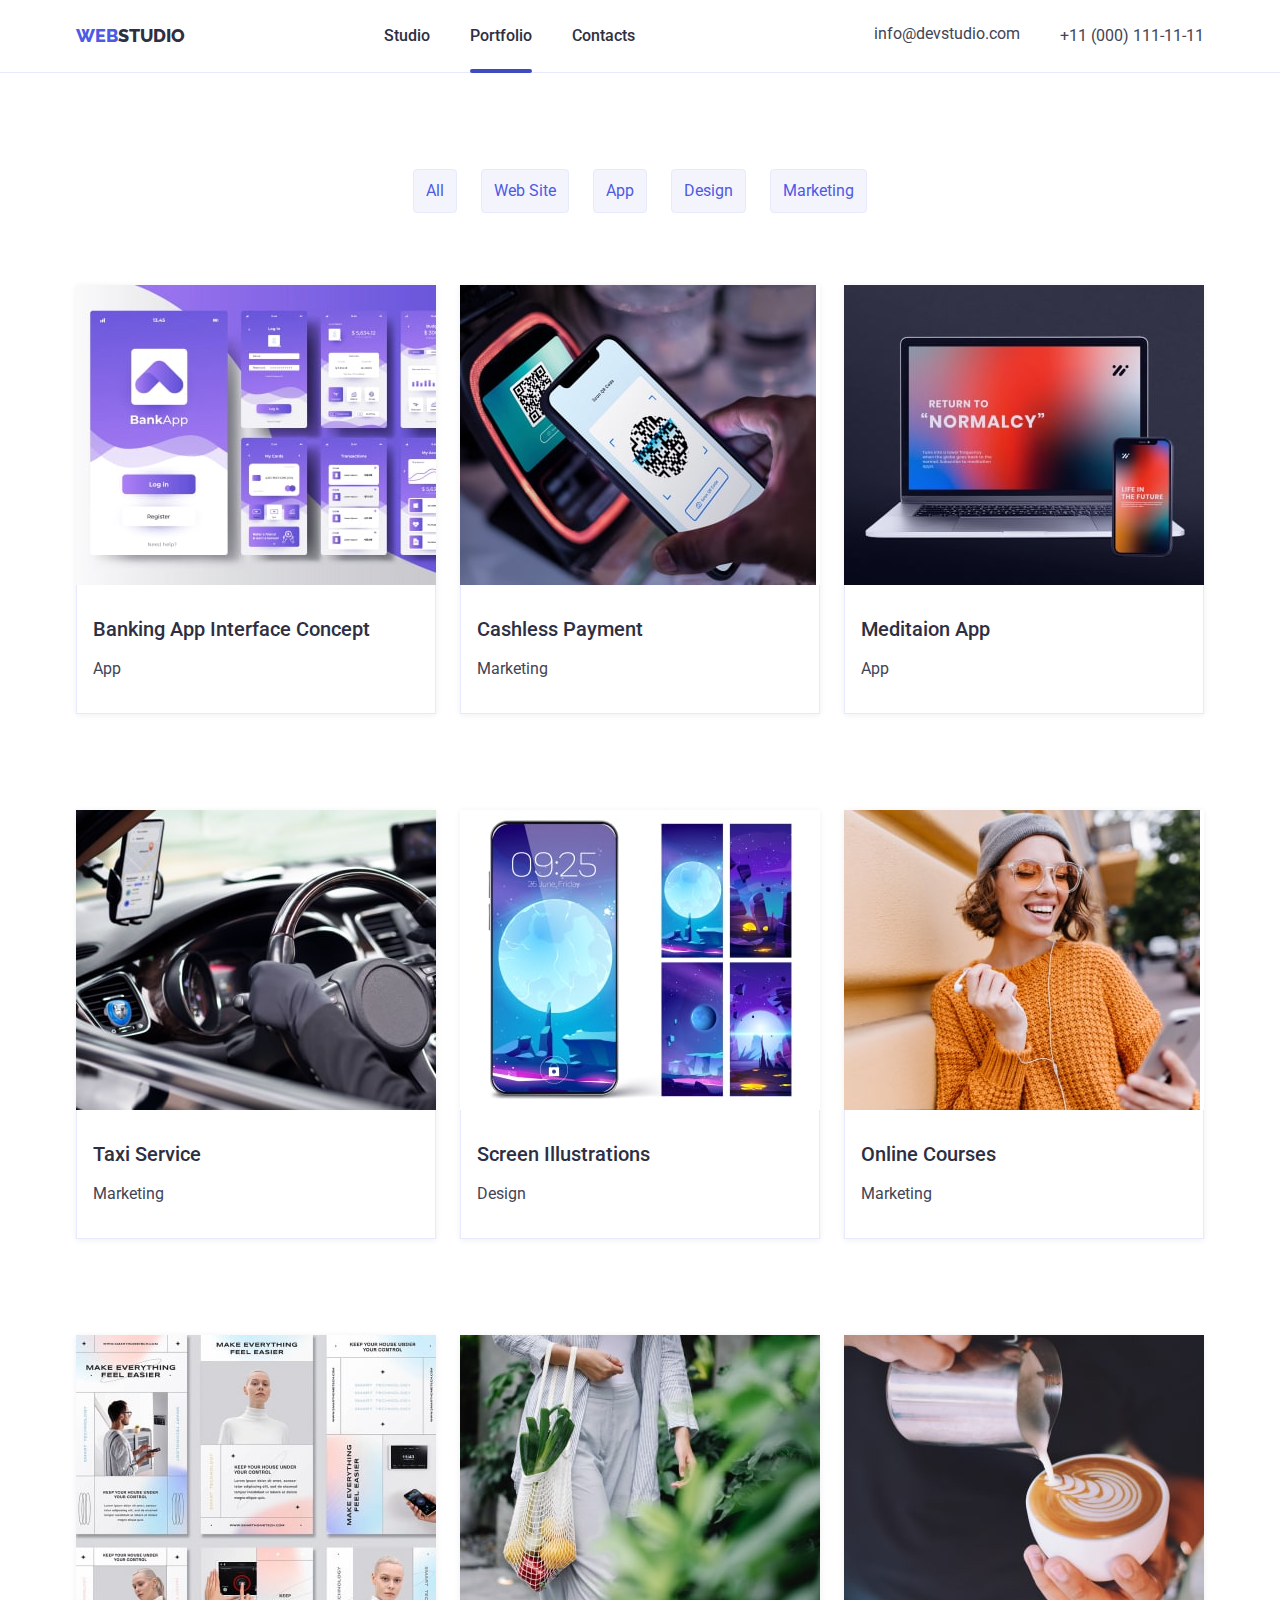
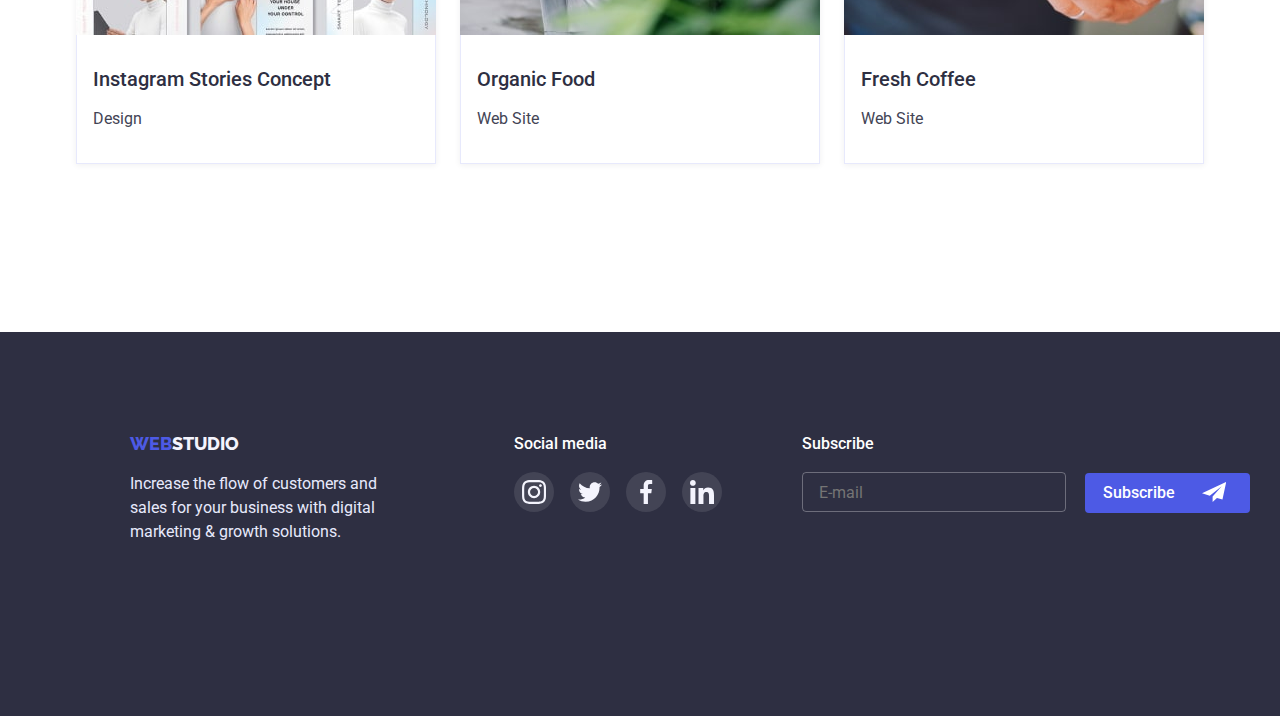
==== commit 131880af: "11" ====
--- a/portfolio.html
+++ b/portfolio.html
@@ -98,6 +98,38 @@
                   >info@devstudio.com</a
                 >
               </li>
+              <li>
+                <ul class="mobile-menu-footer-list list">
+                  <li class="mobile-menu-footer-item link">
+                    <a class="mobile-menu-footer-list-link" href="#">
+                      <svg class="mobile-menu-footer-icon">
+                        <use href="./images/sprite.svg#icon-instagram"></use>
+                      </svg>
+                    </a>
+                  </li>
+                  <li class="mobile-menu-footer-item link">
+                    <a class="mobile-menu-footer-list-link" href="#">
+                      <svg class="mobile-menu-footer-icon">
+                        <use href="./images/sprite.svg#icon-twitter"></use>
+                      </svg>
+                    </a>
+                  </li>
+                  <li class="mobile-menu-footer-item link">
+                    <a class="mobile-menu-footer-list-link" href="#">
+                      <svg class="mobile-menu-footer-icon">
+                        <use href="./images/sprite.svg#icon-facebook"></use>
+                      </svg>
+                    </a>
+                  </li>
+                  <li class="mobile-menu-footer-item link">
+                    <a class="mobile-menu-footer-list-link" href="#">
+                      <svg class="mobile-menu-footer-icon">
+                        <use href="./images/sprite.svg#icon-linkedin"></use>
+                      </svg>
+                    </a>
+                  </li>
+                </ul>
+              </li>
             </ul>
           </div>
         </div>
@@ -134,22 +166,22 @@
                   <picture>
                     <source
                       srcset="
-                        ./images/portf-mobile/1-desktop.jpg     1x,
-                        ./images/portf-mobile/1-desktop-@2x.jpg 2x
-                      "
-                      media="(min-width: 1200px)"
-                    />
-                    <source
-                      srcset="
-                        ./images/portf-mobile/1-tablet.jpg     1x,
-                        ./images/portf-mobile/1-tablet-@2x.jpg 2x
-                      "
-                      media="(min-width: 768px)"
-                    />
-                    <source
-                      srcset="
-                        ./images/portf-mobile/1-mobile.jpg     1x,
-                        ./images/portf-mobile/1-mobile-@2x.jpg 2x
+                        ./images/portf-mobile/1-desktop-min.jpg     1x,
+                        ./images/portf-mobile/1-desktop-@2x-min.jpg 2x
+                      "
+                      media="(min-width: 1200px)"
+                    />
+                    <source
+                      srcset="
+                        ./images/portf-mobile/1-tablet-min.jpg     1x,
+                        ./images/portf-mobile/1-tablet-@2x-min.jpg 2x
+                      "
+                      media="(min-width: 768px)"
+                    />
+                    <source
+                      srcset="
+                        ./images/portf-mobile/1-mobile-min.jpg     1x,
+                        ./images/portf-mobile/1-mobile-@2x-min.jpg 2x
                       "
                       media="(min-width: 320px)"
                     />
@@ -178,22 +210,22 @@
                   <picture>
                     <source
                       srcset="
-                        ./images/portf-mobile/2-desktop.jpg     1x,
-                        ./images/portf-mobile/2-desktop-@2x.jpg 2x
-                      "
-                      media="(min-width: 1200px)"
-                    />
-                    <source
-                      srcset="
-                        ./images/portf-mobile/2-tablet.jpg     1x,
-                        ./images/portf-mobile/2-tablet-@2x.jpg 2x
-                      "
-                      media="(min-width: 768px)"
-                    />
-                    <source
-                      srcset="
-                        ./images/portf-mobile/2-mobile.jpg     1x,
-                        ./images/portf-mobile/2-mobile-@2x.jpg 2x
+                        ./images/portf-mobile/2-desktop-min.jpg     1x,
+                        ./images/portf-mobile/2-desktop-@2x-min.jpg 2x
+                      "
+                      media="(min-width: 1200px)"
+                    />
+                    <source
+                      srcset="
+                        ./images/portf-mobile/2-tablet-min.jpg     1x,
+                        ./images/portf-mobile/2-tablet-@2x-min.jpg 2x
+                      "
+                      media="(min-width: 768px)"
+                    />
+                    <source
+                      srcset="
+                        ./images/portf-mobile/2-mobile-min.jpg     1x,
+                        ./images/portf-mobile/2-mobile-@2x-min.jpg 2x
                       "
                       media="(min-width: 320px)"
                     />
@@ -221,22 +253,22 @@
                   <picture>
                     <source
                       srcset="
-                        ./images/portf-mobile/3-desktop.jpg     1x,
-                        ./images/portf-mobile/3-desktop-@2x.jpg 2x
-                      "
-                      media="(min-width: 1200px)"
-                    />
-                    <source
-                      srcset="
-                        ./images/portf-mobile/3-tablet.jpg     1x,
-                        ./images/portf-mobile/3-tablet-@2x.jpg 2x
-                      "
-                      media="(min-width: 768px)"
-                    />
-                    <source
-                      srcset="
-                        ./images/portf-mobile/3-mobile.jpg     1x,
-                        ./images/portf-mobile/3-mobile-@2x.jpg 2x
+                        ./images/portf-mobile/3-desktop-min.jpg     1x,
+                        ./images/portf-mobile/3-desktop-@2x-min.jpg 2x
+                      "
+                      media="(min-width: 1200px)"
+                    />
+                    <source
+                      srcset="
+                        ./images/portf-mobile/3-tablet-min.jpg     1x,
+                        ./images/portf-mobile/3-tablet-@2x-min.jpg 2x
+                      "
+                      media="(min-width: 768px)"
+                    />
+                    <source
+                      srcset="
+                        ./images/portf-mobile/3-mobile-min.jpg     1x,
+                        ./images/portf-mobile/3-mobile-@2x-min.jpg 2x
                       "
                       media="(min-width: 320px)"
                     />
@@ -265,22 +297,22 @@
                   <picture>
                     <source
                       srcset="
-                        ./images/portf-mobile/4-desktop.jpg     1x,
-                        ./images/portf-mobile/4-desktop-@2x.jpg 2x
-                      "
-                      media="(min-width: 1200px)"
-                    />
-                    <source
-                      srcset="
-                        ./images/portf-mobile/4-tablet.jpg     1x,
-                        ./images/portf-mobile/4-tablet-@2x.jpg 2x
-                      "
-                      media="(min-width: 768px)"
-                    />
-                    <source
-                      srcset="
-                        ./images/portf-mobile/4-mobile.jpg     1x,
-                        ./images/portf-mobile/4-mobile-@2x.jpg 2x
+                        ./images/portf-mobile/4-desktop-min.jpg     1x,
+                        ./images/portf-mobile/4-desktop-@2x-min.jpg 2x
+                      "
+                      media="(min-width: 1200px)"
+                    />
+                    <source
+                      srcset="
+                        ./images/portf-mobile/4-tablet-min.jpg     1x,
+                        ./images/portf-mobile/4-tablet-@2x-min.jpg 2x
+                      "
+                      media="(min-width: 768px)"
+                    />
+                    <source
+                      srcset="
+                        ./images/portf-mobile/4-mobile-min.jpg     1x,
+                        ./images/portf-mobile/4-mobile-@2x-min.jpg 2x
                       "
                       media="(min-width: 320px)"
                     />
@@ -307,22 +339,22 @@
                   <picture>
                     <source
                       srcset="
-                        ./images/portf-mobile/5-desktop.jpg     1x,
-                        ./images/portf-mobile/5-desktop-@2x.jpg 2x
-                      "
-                      media="(min-width: 1200px)"
-                    />
-                    <source
-                      srcset="
-                        ./images/portf-mobile/5-tablet.jpg     1x,
-                        ./images/portf-mobile/5-tablet-@2x.jpg 2x
-                      "
-                      media="(min-width: 768px)"
-                    />
-                    <source
-                      srcset="
-                        ./images/portf-mobile/5-mobile.jpg     1x,
-                        ./images/portf-mobile/5-mobile-@2x.jpg 2x
+                        ./images/portf-mobile/5-desktop-min.jpg     1x,
+                        ./images/portf-mobile/5-desktop-@2x-min.jpg 2x
+                      "
+                      media="(min-width: 1200px)"
+                    />
+                    <source
+                      srcset="
+                        ./images/portf-mobile/5-tablet-min.jpg     1x,
+                        ./images/portf-mobile/5-tablet-@2x-min.jpg 2x
+                      "
+                      media="(min-width: 768px)"
+                    />
+                    <source
+                      srcset="
+                        ./images/portf-mobile/5-mobile-min.jpg     1x,
+                        ./images/portf-mobile/5-mobile-@2x-min.jpg 2x
                       "
                       media="(min-width: 320px)"
                     />
@@ -349,22 +381,22 @@
                   <picture>
                     <source
                       srcset="
-                        ./images/portf-mobile/6-desktop.jpg     1x,
-                        ./images/portf-mobile/6-desktop-@2x.jpg 2x
-                      "
-                      media="(min-width: 1200px)"
-                    />
-                    <source
-                      srcset="
-                        ./images/portf-mobile/6-tablet.jpg     1x,
-                        ./images/portf-mobile/6-tablet-@2x.jpg 2x
-                      "
-                      media="(min-width: 768px)"
-                    />
-                    <source
-                      srcset="
-                        ./images/portf-mobile/6-mobile.jpg     1x,
-                        ./images/portf-mobile/6-mobile-@2x.jpg 2x
+                        ./images/portf-mobile/6-desktop-min.jpg     1x,
+                        ./images/portf-mobile/6-desktop-@2x-min.jpg 2x
+                      "
+                      media="(min-width: 1200px)"
+                    />
+                    <source
+                      srcset="
+                        ./images/portf-mobile/6-tablet-min.jpg     1x,
+                        ./images/portf-mobile/6-tablet-@2x-min.jpg 2x
+                      "
+                      media="(min-width: 768px)"
+                    />
+                    <source
+                      srcset="
+                        ./images/portf-mobile/6-mobile-min.jpg     1x,
+                        ./images/portf-mobile/6-mobile-@2x-min.jpg 2x
                       "
                       media="(min-width: 320px)"
                     />
@@ -391,22 +423,22 @@
                   <picture>
                     <source
                       srcset="
-                        ./images/portf-mobile/7-desktop.jpg     1x,
-                        ./images/portf-mobile/7-desktop-@2x.jpg 2x
-                      "
-                      media="(min-width: 1200px)"
-                    />
-                    <source
-                      srcset="
-                        ./images/portf-mobile/7-tablet.jpg     1x,
-                        ./images/portf-mobile/7-tablet-@2x.jpg 2x
-                      "
-                      media="(min-width: 768px)"
-                    />
-                    <source
-                      srcset="
-                        ./images/portf-mobile/7-mobile.jpg     1x,
-                        ./images/portf-mobile/7-mobile-@2x.jpg 2x
+                        ./images/portf-mobile/7-desktop-min.jpg     1x,
+                        ./images/portf-mobile/7-desktop-@2x-min.jpg 2x
+                      "
+                      media="(min-width: 1200px)"
+                    />
+                    <source
+                      srcset="
+                        ./images/portf-mobile/7-tablet-min.jpg     1x,
+                        ./images/portf-mobile/7-tablet-@2x-min.jpg 2x
+                      "
+                      media="(min-width: 768px)"
+                    />
+                    <source
+                      srcset="
+                        ./images/portf-mobile/7-mobile-min.jpg     1x,
+                        ./images/portf-mobile/7-mobile-@2x-min.jpg 2x
                       "
                       media="(min-width: 320px)"
                     />
@@ -433,22 +465,22 @@
                   <picture>
                     <source
                       srcset="
-                        ./images/portf-mobile/8-desktop.jpg     1x,
-                        ./images/portf-mobile/8-desktop-@2x.jpg 2x
-                      "
-                      media="(min-width: 1200px)"
-                    />
-                    <source
-                      srcset="
-                        ./images/portf-mobile/8-tablet.jpg     1x,
-                        ./images/portf-mobile/8-tablet-@2x.jpg 2x
-                      "
-                      media="(min-width: 768px)"
-                    />
-                    <source
-                      srcset="
-                        ./images/portf-mobile/8-mobile.jpg     1x,
-                        ./images/portf-mobile/8-mobile-@2x.jpg 2x
+                        ./images/portf-mobile/8-desktop-min.jpg     1x,
+                        ./images/portf-mobile/8-desktop-@2x-min.jpg 2x
+                      "
+                      media="(min-width: 1200px)"
+                    />
+                    <source
+                      srcset="
+                        ./images/portf-mobile/8-tablet-min.jpg     1x,
+                        ./images/portf-mobile/8-tablet-@2x-min.jpg 2x
+                      "
+                      media="(min-width: 768px)"
+                    />
+                    <source
+                      srcset="
+                        ./images/portf-mobile/8-mobile-min.jpg     1x,
+                        ./images/portf-mobile/8-mobile-@2x-min.jpg 2x
                       "
                       media="(min-width: 320px)"
                     />
@@ -475,22 +507,22 @@
                   <picture>
                     <source
                       srcset="
-                        ./images/portf-mobile/9-desktop.jpg     1x,
-                        ./images/portf-mobile/9-desktop-@2x.jpg 2x
-                      "
-                      media="(min-width: 1200px)"
-                    />
-                    <source
-                      srcset="
-                        ./images/portf-mobile/9-tablet.jpg     1x,
-                        ./images/portf-mobile/9-tablet-@2x.jpg 2x
-                      "
-                      media="(min-width: 768px)"
-                    />
-                    <source
-                      srcset="
-                        ./images/portf-mobile/9-mobile.jpg     1x,
-                        ./images/portf-mobile/9-mobile-@2x.jpg 2x
+                        ./images/portf-mobile/9-desktop-min.jpg     1x,
+                        ./images/portf-mobile/9-desktop-@2x-min.jpg 2x
+                      "
+                      media="(min-width: 1200px)"
+                    />
+                    <source
+                      srcset="
+                        ./images/portf-mobile/9-tablet-min.jpg     1x,
+                        ./images/portf-mobile/9-tablet-@2x-min.jpg 2x
+                      "
+                      media="(min-width: 768px)"
+                    />
+                    <source
+                      srcset="
+                        ./images/portf-mobile/9-mobile-min.jpg     1x,
+                        ./images/portf-mobile/9-mobile-@2x-min.jpg 2x
                       "
                       media="(min-width: 320px)"
                     />
--- a/css/styles.css
+++ b/css/styles.css
@@ -65,12 +65,12 @@
 }
 @media screen and (min-width: 320px) {
   .conteiner {
-    width: 480px;
+    width: 428px;
     margin-left: auto;
     margin-right: auto;
   }
 }
-@media screen and (min-width: 481px) {
+@media screen and (min-width: 480px) {
   .conteiner {
     width: 428px;
     margin-left: auto;
@@ -120,76 +120,6 @@
   display: none;
 }
 
-/* .header-navigation {
-  display: flex;
-  align-items: center;
-}
-.header-list {
-  display: flex;
-  align-items: center;
-}
-.header-link {
-  display: flex;
-  align-items: center;
-  color: var(--color-primary);
-  padding-top: 24px;
-  padding-bottom: 24px;
-  font-weight: 500;
-  line-height: 1.5;
-  font-style: normal;
-  transition: color var(--hover-effect);
-}
-.header-item {
-  position: relative;
-}
-
-.link-studio::after {
-  position: absolute;
-  top: 100%;
-  left: 0;
-  transform: translate(0, -3px);
-  display: block;
-  content: "";
-  width: 100%;
-  height: 4px;
-  border-radius: 2px;
-  background-color: #404bbf;
-}
-/* .underline::after {
-  content: "";
-  background-color: var(--action-color);
-} */
-
-/* .header-link:hover,
-.header-link:focus {
-  color: var(--link-hover);
-}
-
-.address {
-  font-style: normal;
-  margin-left: auto;
-}
-.address-list {
-  display: flex;
-  align-items: center;
-}
-
-.header-item:not(:last-child) {
-  margin-right: 40px;
-}
-.address-link {
-  color: var(--link-secondary);
-  font-weight: inherit;
-  transition: color var(--hover-effect);
-}
-
-.address-link:hover,
-.address-link:focus {
-  color: var(--link-hover);
-}
-.address-item:not(:last-child) {
-  margin-right: 40px;
-} */
 .menu-open-buttton {
   height: 22px;
   width: 32px;
@@ -246,8 +176,6 @@
   padding-bottom: 40px;
 }
 .mob-menu-link {
-  /* display: flex;
-  align-items: center; */
   color: var(--color-primary);
   font-size: 36px;
   font-weight: 700;
@@ -379,28 +307,11 @@
   padding-top: 96px;
   padding-bottom: 96px;
 }
-/* .features-list {
-  display: flex;
-  flex-wrap: wrap;
-  gap: 24px;
-} */
+
 .features-item {
   flex-basis: 100%;
 }
-/* .features-item-icon {
-  width: 264px;
-  height: 112px;
-  background-color: #f4f4fd;
-  border-radius: 4px;
-  display: flex;
-  align-items: center;
-  justify-content: center;
-  margin-bottom: 8px;
-}
-.features-icon {
-  height: 64px;
-  width: 64px;
-} */
+
 .text-features-title {
   font-weight: 700;
   font-size: 36px;
@@ -420,23 +331,7 @@
 .what-are {
   display: none;
 }
-/* .text-what-are,
-.text-our-team {
-  font-weight: 700;
-  font-size: 36px;
-  line-height: 1.1;
-  margin-bottom: 72px;
-  text-align: center;
-}
-.what-are-list {
-  display: flex;
-  flex-wrap: wrap;
-  gap: 24px;
-}
-.what-are-item {
-  width: 100%;
-  flex-basis: calc((100% - 48px) / 3);
-} */
+
 /* ==================Our-Team============= */
 .section-our-team {
   background-color: var(--background-color-our-team);
@@ -509,10 +404,7 @@
   height: 16px;
   fill: #f4f4fd;
 }
-/* .our-team-footer-icon:focus,
-.our-team-footer-icon:hover {
-  background-color: #31d0aa;
-} */
+
 /* =============Customers============ */
 .customers {
   padding-top: 96px;
@@ -949,16 +841,17 @@
 /* ======================portfolio elements=============== */
 
 .flex-conteiner {
-  display: flex;
+  /* display: flex;
   flex-wrap: wrap;
   row-gap: 48px;
-  column-gap: 24px;
+  column-gap: 24px; */
   margin-top: 48px;
 }
 .flex-element {
   /* flex-basis: calc((100% - 48px) / 3); */
   box-shadow: 0px 1px 6px rgba(46, 47, 66, 0.08);
   transition: box-shadow var(--hover-effect);
+  margin-bottom: 48px;
 }
 .flex-element:hover,
 .flex-element:focus {
@@ -1113,6 +1006,9 @@
   .hero {
     padding-top: 112px;
     padding-bottom: 108px;
+  }
+  .hero {
+    max-width: 768px;
   }
   .hero-title {
     font-size: 56px;
@@ -1236,6 +1132,14 @@
     margin-bottom: 0;
   }
   /* ======================portfolio elements=============== */
+  .flex-conteiner {
+    display: flex;
+    flex-wrap: wrap;
+    row-gap: 48px;
+    column-gap: 24px;
+    margin-top: 72px;
+  }
+
   .flex-element {
     flex-basis: calc((100% - 24px) / 2);
   }
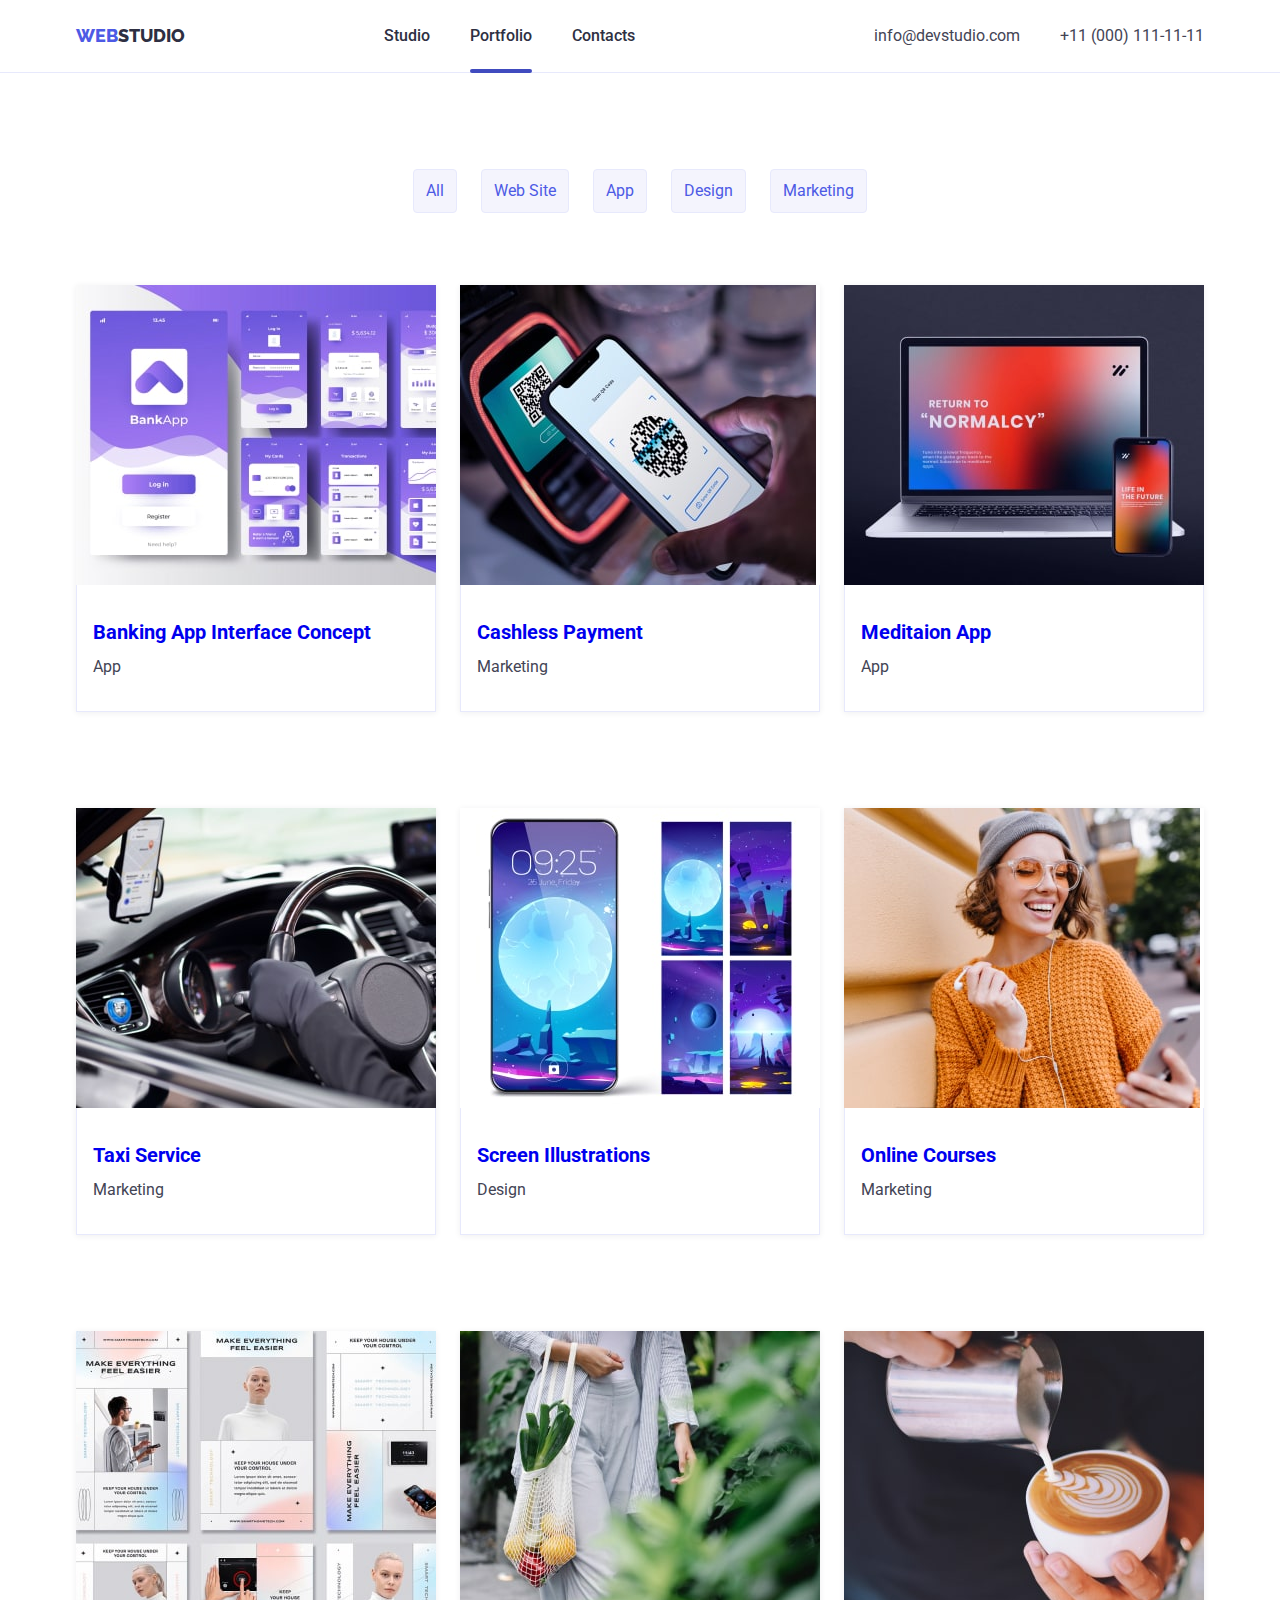
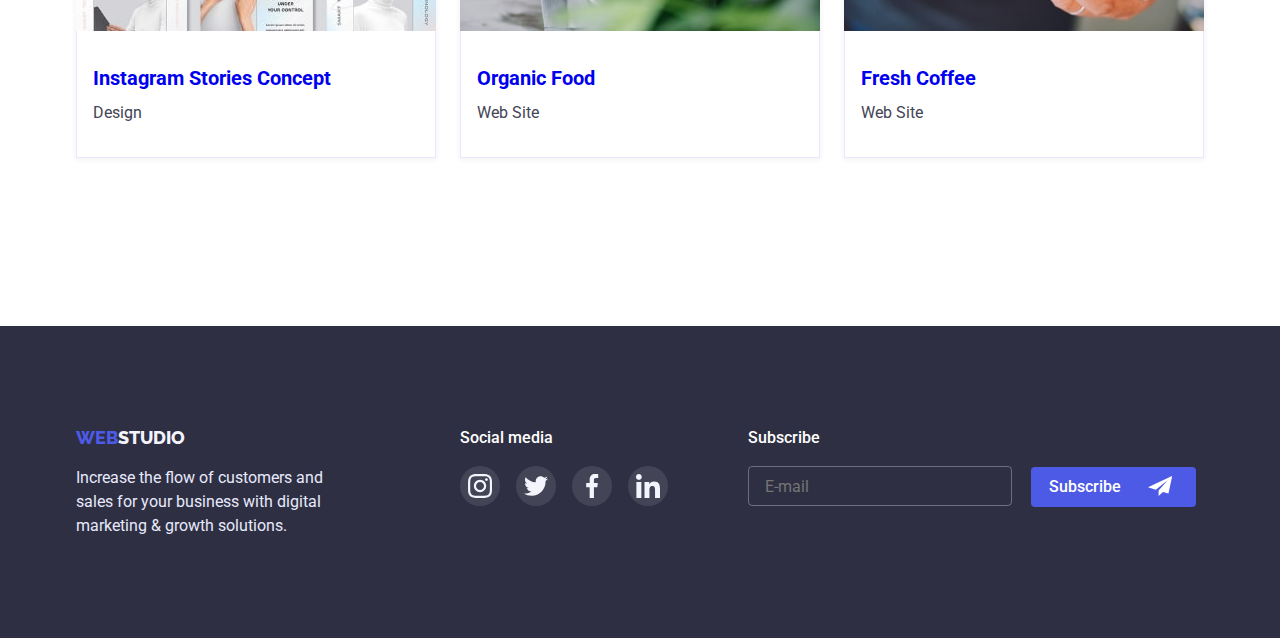
==== commit c571e79e: "12" ====
--- a/portfolio.html
+++ b/portfolio.html
@@ -197,7 +197,7 @@
                   </p>
                 </div>
                 <div class="flex-element-text">
-                  <h3 class="text-features-title link">
+                  <h3 class="text-features-title-portf link">
                     Banking App Interface Concept
                   </h3>
                   <p class="portfolio-text-features-p">App</p>
@@ -242,7 +242,7 @@
                   </p>
                 </div>
                 <div class="flex-element-text">
-                  <h3 class="text-features-title">Cashless Payment</h3>
+                  <h3 class="text-features-title-portf">Cashless Payment</h3>
                   <p class="portfolio-text-features-p">Marketing</p>
                 </div></a
               >
@@ -286,7 +286,7 @@
                 </div>
 
                 <div class="flex-element-text">
-                  <h3 class="text-features-title">Meditaion App</h3>
+                  <h3 class="text-features-title-portf">Meditaion App</h3>
                   <p class="portfolio-text-features-p">App</p>
                 </div></a
               >
@@ -328,7 +328,7 @@
                   </p>
                 </div>
                 <div class="flex-element-text">
-                  <h3 class="text-features-title">Taxi Service</h3>
+                  <h3 class="text-features-title-portf">Taxi Service</h3>
                   <p class="portfolio-text-features-p">Marketing</p>
                 </div></a
               >
@@ -370,7 +370,9 @@
                   </p>
                 </div>
                 <div class="flex-element-text">
-                  <h3 class="text-features-title">Screen Illustrations</h3>
+                  <h3 class="text-features-title-portf">
+                    Screen Illustrations
+                  </h3>
                   <p class="portfolio-text-features-p">Design</p>
                 </div></a
               >
@@ -412,7 +414,7 @@
                   </p>
                 </div>
                 <div class="flex-element-text">
-                  <h3 class="text-features-title">Online Courses</h3>
+                  <h3 class="text-features-title-portf">Online Courses</h3>
                   <p class="portfolio-text-features-p">Marketing</p>
                 </div></a
               >
@@ -454,7 +456,9 @@
                   </p>
                 </div>
                 <div class="flex-element-text">
-                  <h3 class="text-features-title">Instagram Stories Concept</h3>
+                  <h3 class="text-features-title-portf">
+                    Instagram Stories Concept
+                  </h3>
                   <p class="portfolio-text-features-p">Design</p>
                 </div></a
               >
@@ -496,7 +500,7 @@
                   </p>
                 </div>
                 <div class="flex-element-text">
-                  <h3 class="text-features-title">Organic Food</h3>
+                  <h3 class="text-features-title-portf">Organic Food</h3>
                   <p class="portfolio-text-features-p">Web Site</p>
                 </div></a
               >
@@ -538,7 +542,7 @@
                   </p>
                 </div>
                 <div class="flex-element-text">
-                  <h3 class="text-features-title">Fresh Coffee</h3>
+                  <h3 class="text-features-title-portf">Fresh Coffee</h3>
                   <p class="portfolio-text-features-p">Web Site</p>
                 </div></a
               >
--- a/css/styles.css
+++ b/css/styles.css
@@ -58,21 +58,23 @@
   cursor: pointer;
 }
 .conteiner {
+  width: 100%;
   margin-left: auto;
   margin-right: auto;
   padding-left: 16px;
   padding-right: 16px;
 }
-@media screen and (min-width: 320px) {
+
+@media screen and (min-width: 480px) {
   .conteiner {
     width: 428px;
     margin-left: auto;
     margin-right: auto;
   }
-}
-@media screen and (min-width: 480px) {
-  .conteiner {
+  .conteiner-footer {
     width: 428px;
+    padding-left: 15px;
+    padding-right: 15px;
     margin-left: auto;
     margin-right: auto;
   }
@@ -126,9 +128,14 @@
   border: none;
 }
 .menu-open-buttton-icon {
-  fill: #000000;
+  fill: #2e2f42;
   height: 22px;
   width: 32px;
+  transition: fill var(--hover-effect);
+}
+.menu-open-buttton-icon:focus,
+.menu-open-buttton-icon:hover {
+  fill: #404bbf;
 }
 /* ======================mobile-menu============ */
 .mobile-menu {
@@ -149,18 +156,27 @@
 }
 .mobile-menu-close-btn {
   position: absolute;
-  top: 40px;
-  right: 40px;
+  top: 24px;
+  right: 12px;
   background-color: #e7e9fc;
   height: 24px;
   width: 24px;
   border-radius: 12px;
   border: none;
-  padding: 0;
+  transition: background-color var(--hover-effect);
+}
+.mobile-menu-close-btn:hover,
+.mobile-menu-close-btn:focus {
+  background-color: #404bbf;
 }
 .mobile-close-btn-icon {
   height: 8px;
   width: 8px;
+  transition: fill var(--hover-effect);
+}
+.mobile-menu-close-btn:hover .mobile-close-btn-icon,
+.mobile-menu-close-btn:focus .mobile-close-btn-icon {
+  fill: #fff;
 }
 .mobile-menu.is-hidden {
   opacity: 0;
@@ -212,9 +228,9 @@
 /* ===============mobile-menu-footer============ */
 .mobile-menu-footer-list {
   display: flex;
-  align-items: center;
-  gap: 56px;
-
+  flex-wrap: wrap;
+  column-gap: 56px;
+  row-gap: 24px;
   padding-top: 48px;
   padding-bottom: 40px;
 }
@@ -307,6 +323,12 @@
   padding-top: 96px;
   padding-bottom: 96px;
 }
+.features-list {
+  display: flex;
+  flex-wrap: wrap;
+  column-gap: 0px;
+  row-gap: 72px;
+}
 
 .features-item {
   flex-basis: 100%;
@@ -315,7 +337,7 @@
 .text-features-title {
   font-weight: 700;
   font-size: 36px;
-  line-height: 1.2;
+  line-height: 1.11;
   color: var(--color-primary);
   margin-bottom: 8px;
   text-align: center;
@@ -323,7 +345,7 @@
 .text-features-p {
   color: var(--color-text-features-p);
   width: 100%;
-  margin-bottom: 72px;
+  /* margin-bottom: 72px; */
   font-weight: 500;
 }
 
@@ -335,16 +357,20 @@
 /* ==================Our-Team============= */
 .section-our-team {
   background-color: var(--background-color-our-team);
-  padding: 96px 0 120px 0;
+  padding: 96px 0 128px 0;
 }
 .text-our-team {
   text-align: center;
   padding-bottom: 72px;
   font-size: 36px;
-}
+  font-weight: 700;
+}
+
 .our-team-list {
   display: flex;
   flex-wrap: wrap;
+  column-gap: 0px;
+  row-gap: 72px;
   /* gap: 24px; */
 }
 
@@ -355,7 +381,9 @@
     0px 1px 1px 0px rgba(46, 47, 66, 0.16),
     0px 1px 6px 0px rgba(46, 47, 66, 0.08);
   margin: 0 auto;
-  margin-bottom: 72px;
+}
+.our-team-item:not(:last-child) {
+  margin-bottom: 0px;
 }
 
 .our-team-title {
@@ -471,14 +499,21 @@
   padding-top: 96px;
   padding-bottom: 96px;
 }
+.conteiner-footer {
+  /* width: 428px; */
+  padding-left: 15px;
+  padding-right: 15px;
+  margin-left: auto;
+  margin-right: auto;
+}
 .logo-web-footer {
   /* display: flex; */
   margin-bottom: 16px;
   text-align: center;
 }
-.text-social {
+/* .text-social {
   margin-left: 269px;
-}
+} */
 .logo-footer-studio {
   color: #f4f4fd;
 }
@@ -486,8 +521,7 @@
   color: var(--color-text-footer);
   margin-top: 16px;
   margin: 0 auto;
-  width: 264px;
-  margin-bottom: 72px;
+  max-width: 264px;
 }
 /* .footer-div {
   display: flex;
@@ -557,6 +591,8 @@
   line-height: 1.5;
   letter-spacing: 4%;
   margin-top: 16px;
+  margin-left: calc(50% - (165px / 2));
+
   text-align: center;
   width: 165px;
   height: 40px;
@@ -573,7 +609,6 @@
   border: 1px solid rgba(255, 255, 255, 0.3);
   background-color: inherit;
   border-radius: 4px;
-  padding-left: 0px;
   color: #fff;
   font-size: 16px;
   line-height: 1.33;
@@ -587,6 +622,7 @@
   color: #ffffff;
   border-color: #4d5ae5;
 }
+
 .footer-form-input-wraper {
   position: relative;
 }
@@ -594,7 +630,7 @@
 .footer-form-input-icon {
   position: absolute;
   top: 50%;
-  right: 24px;
+  right: 20.4px;
 
   transform: translateY(-50%);
   fill: #fff;
@@ -610,7 +646,7 @@
   width: 100%;
   height: 100%;
   background-color: rgba(46, 47, 66, 0.4);
-
+  overflow-y: auto;
   transition: opacity 250ms var(--hover-effect),
     visibility 250ms var(--hover-effect);
 }
@@ -626,12 +662,18 @@
   top: 50%;
   left: 50%;
   transform: translate(-50%, -50%);
-  width: 408px;
-  height: 584px;
+  width: 90%;
+
+  min-height: 584px;
   background-color: #fff;
   border-radius: 4px;
   box-shadow: 0px 2px 1px rgba(0, 0, 0, 0.2), 0px 1px 3px rgba(0, 0, 0, 0.12),
     0px 1px 1px rgba(0, 0, 0, 0.14);
+}
+@media screen and (min-width: 480px) {
+  .modal {
+    width: 392px;
+  }
 }
 .modal-close-btn {
   position: absolute;
@@ -648,15 +690,16 @@
   padding: 0;
   transition: background-color var(--hover-effect);
 }
+.modal-close-btn:hover,
+.modal-close-btn:focus {
+  background-color: #404bbf;
+}
 .modal-close-btn-icon {
   width: 8px;
   height: 8px;
   transition: fill var(--hover-effect);
 }
-.modal-close-btn:hover,
-.modal-close-btn:focus {
-  background-color: #404bbf;
-}
+
 .modal-close-btn:hover .modal-close-btn-icon,
 .modal-close-btn:focus .modal-close-btn-icon {
   fill: #fff;
@@ -901,7 +944,7 @@
   padding-left: 16px;
   padding-top: 32px;
 }
-.text-features-title {
+.text-features-title-portf {
   padding-bottom: 8px;
   font-size: 20px;
   text-align: left;
@@ -912,6 +955,11 @@
 @media screen and (min-width: 768px) {
   .conteiner {
     width: 768px;
+  }
+  .conteiner-footer {
+    width: 768px;
+    padding-left: 16px;
+    padding-right: 16px;
   }
   .hero {
     background-image: var(--backround-gradient),
@@ -980,9 +1028,9 @@
 
   .address {
     font-style: normal;
-    margin-left: auto;
     display: block;
     margin-left: auto;
+    padding-top: 24px;
   }
   /* .address-list {
     display: flex;
@@ -996,11 +1044,13 @@
     color: var(--link-secondary);
     font-weight: inherit;
     transition: color var(--hover-effect);
-    font-style: 12px;
+    font-size: 12px;
+    line-height: 1.14;
   }
   .address-item:not(:last-child) {
-    padding-bottom: 4px;
-  }
+    padding-bottom: 0px;
+  }
+
   /* ==================== main ================== */
   /* ==================== hero ==================*/
   .hero {
@@ -1013,13 +1063,15 @@
   .hero-title {
     font-size: 56px;
     padding-bottom: 40px;
+    line-height: 1.07;
     max-width: 497px;
   }
   /* ======================features conteiner ================*/
   .features-list {
     display: flex;
     flex-wrap: wrap;
-    gap: 24px;
+    column-gap: 24px;
+    row-gap: 72px;
   }
 
   .features-item {
@@ -1027,21 +1079,27 @@
   }
   .text-features-title {
     text-align: left;
-  }
-  .text-features-p {
+    font-size: 36px;
+    line-height: 1.11;
+  }
+  /* .text-features-p {
     margin-bottom: 72px;
-  }
+  } */
   /* ==================Our-Team============= */
   .section-our-team {
-    padding: 96px 0 104px 0;
+    padding: 96px 0px 104px 0;
   }
   .our-team-list {
+    padding: 0px 92px 0px 92px;
+  }
+  .our-team-list {
     display: flex;
     flex-wrap: wrap;
-    gap: 24px;
+    column-gap: 24px;
+    row-gap: 64px;
   }
   .our-team-item {
-    flex-basis: calc((100% - 48px) / 2);
+    flex-basis: calc((100% - 24px) / 2);
   }
   /* =============Customers============ */
   .coustomers-list {
@@ -1055,6 +1113,8 @@
     background-color: var(--background-calar-hero);
     padding-top: 96px;
     padding-bottom: 96px;
+  }
+  .conteiner-footer {
     padding-left: 108px;
   }
   .logo-web-footer {
@@ -1069,6 +1129,9 @@
     flex-wrap: wrap;
     gap: 0px;
   }
+  .footer-text-social {
+    padding-left: 24px;
+  }
   .text-footer-social {
     text-align: left;
   }
@@ -1089,6 +1152,11 @@
   /* ==========modal-form-footer=== */
   .footer-form-submit {
     margin-top: 0;
+  }
+  /* ==================modal-window============= */
+  .modal {
+    width: 408px;
+    height: 584px;
   }
   /* ======================portfolio =============== */
   .portfolio {
@@ -1149,6 +1217,11 @@
   .conteiner {
     width: 1160px;
   }
+  .conteiner-footer {
+    width: 1160px;
+    padding-left: 16px;
+    padding-right: 16px;
+  }
   .hero {
     background-image: var(--backround-gradient),
       url(../images/bg/desktop-dark-bg.jpg);
@@ -1191,6 +1264,7 @@
   .address {
     font-style: normal;
     margin-left: auto;
+    padding-top: 0;
   }
   .address-list {
     display: flex;
@@ -1204,6 +1278,8 @@
     color: var(--link-secondary);
     font-weight: inherit;
     transition: color var(--hover-effect);
+    font-size: 16px;
+    line-height: 1.5;
   }
 
   .address-link:hover,
@@ -1298,11 +1374,15 @@
     display: flex;
     flex-wrap: wrap;
     gap: 24px;
+    padding: 0;
   }
 
   .our-team-item {
     flex-basis: calc((100% - 72px) / 4);
     border-radius: 4px;
+  }
+  .text-our-team {
+    margin-bottom: 0;
   }
 
   .our-team-title {
@@ -1325,7 +1405,7 @@
   /* ===============our-team-footer============ */
   /* =============Customers============ */
   .customers {
-    padding-top: 130px;
+    padding-top: 120px;
     padding-bottom: 120px;
   }
 
@@ -1351,6 +1431,9 @@
     padding-top: 100px;
     padding-bottom: 100px;
   }
+  .conteiner-footer {
+    padding-left: 0;
+  }
   .logo-web-footer {
     display: flex;
   }
@@ -1368,6 +1451,9 @@
   .footer-div {
     display: flex;
     flex-wrap: nowrap;
+  }
+  .footer-text-social {
+    padding-left: 0px;
   }
   .footer-text-social {
     margin-left: 120px;
